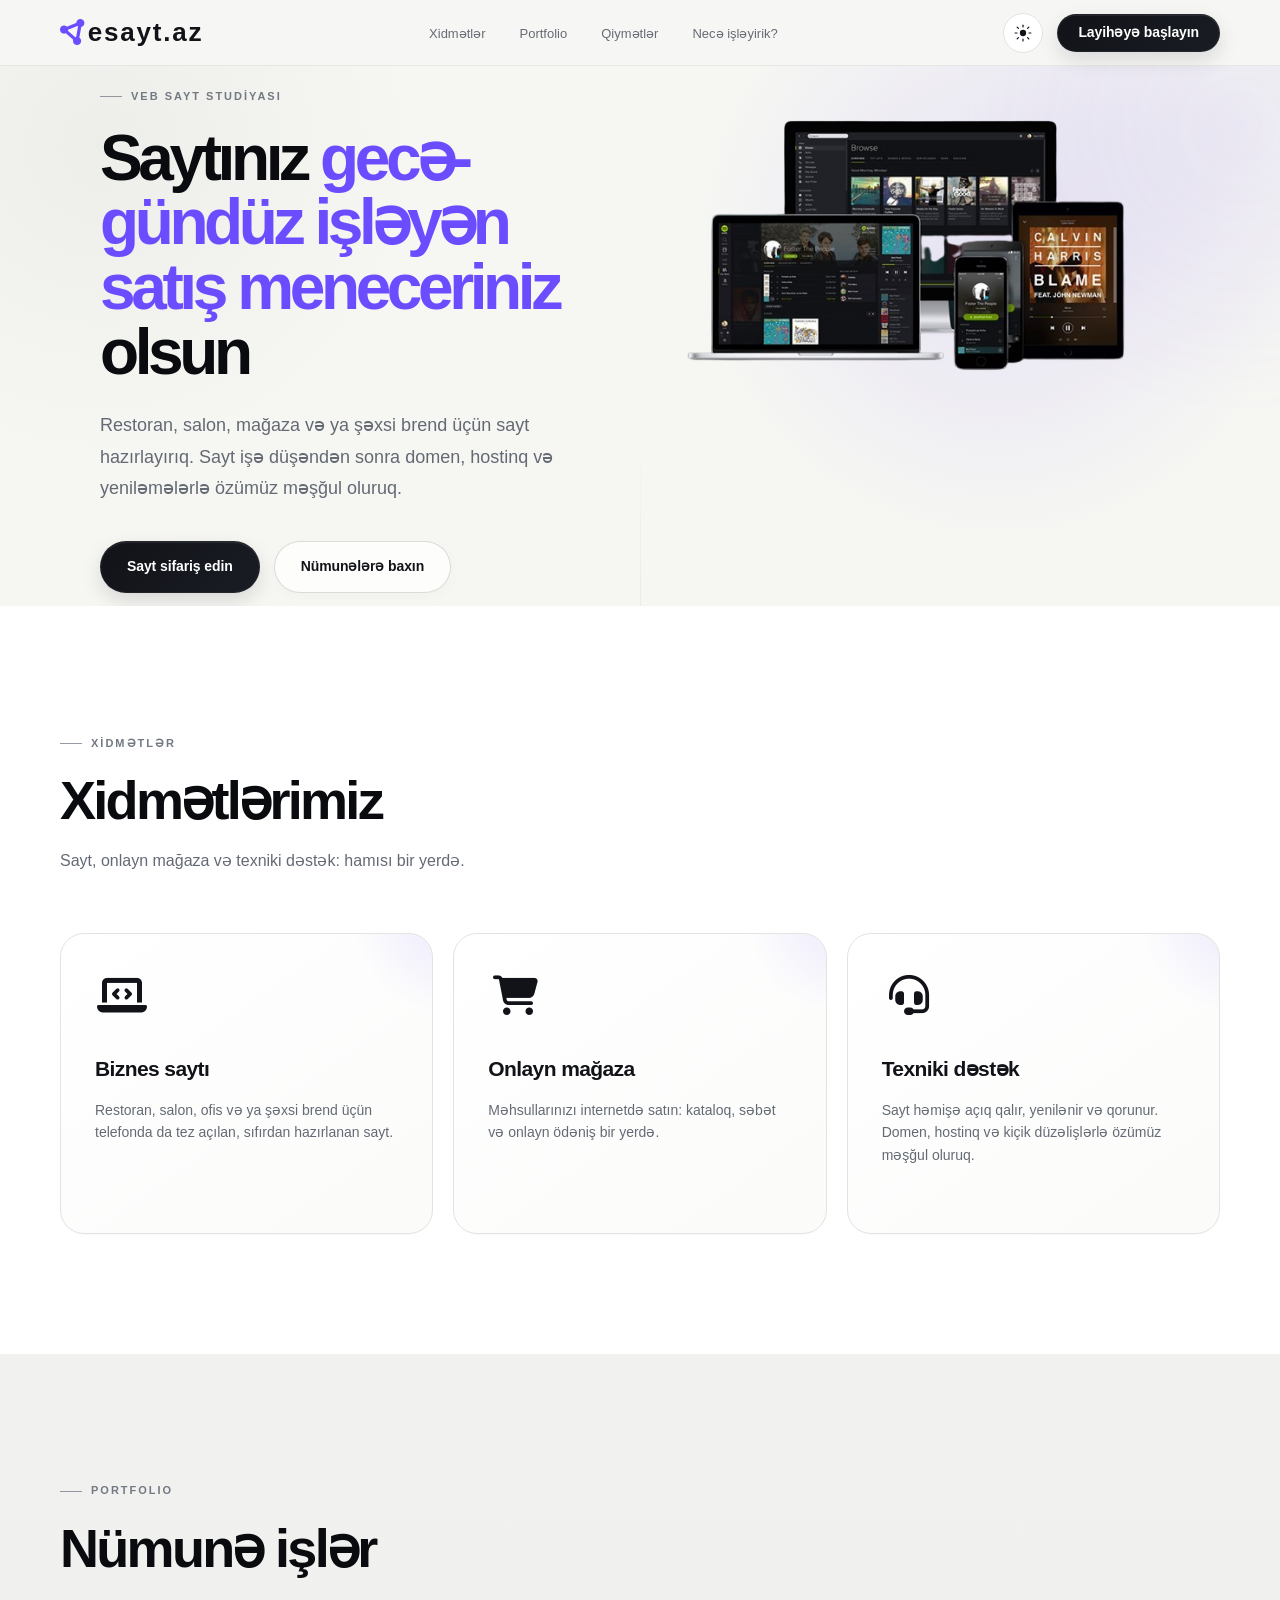
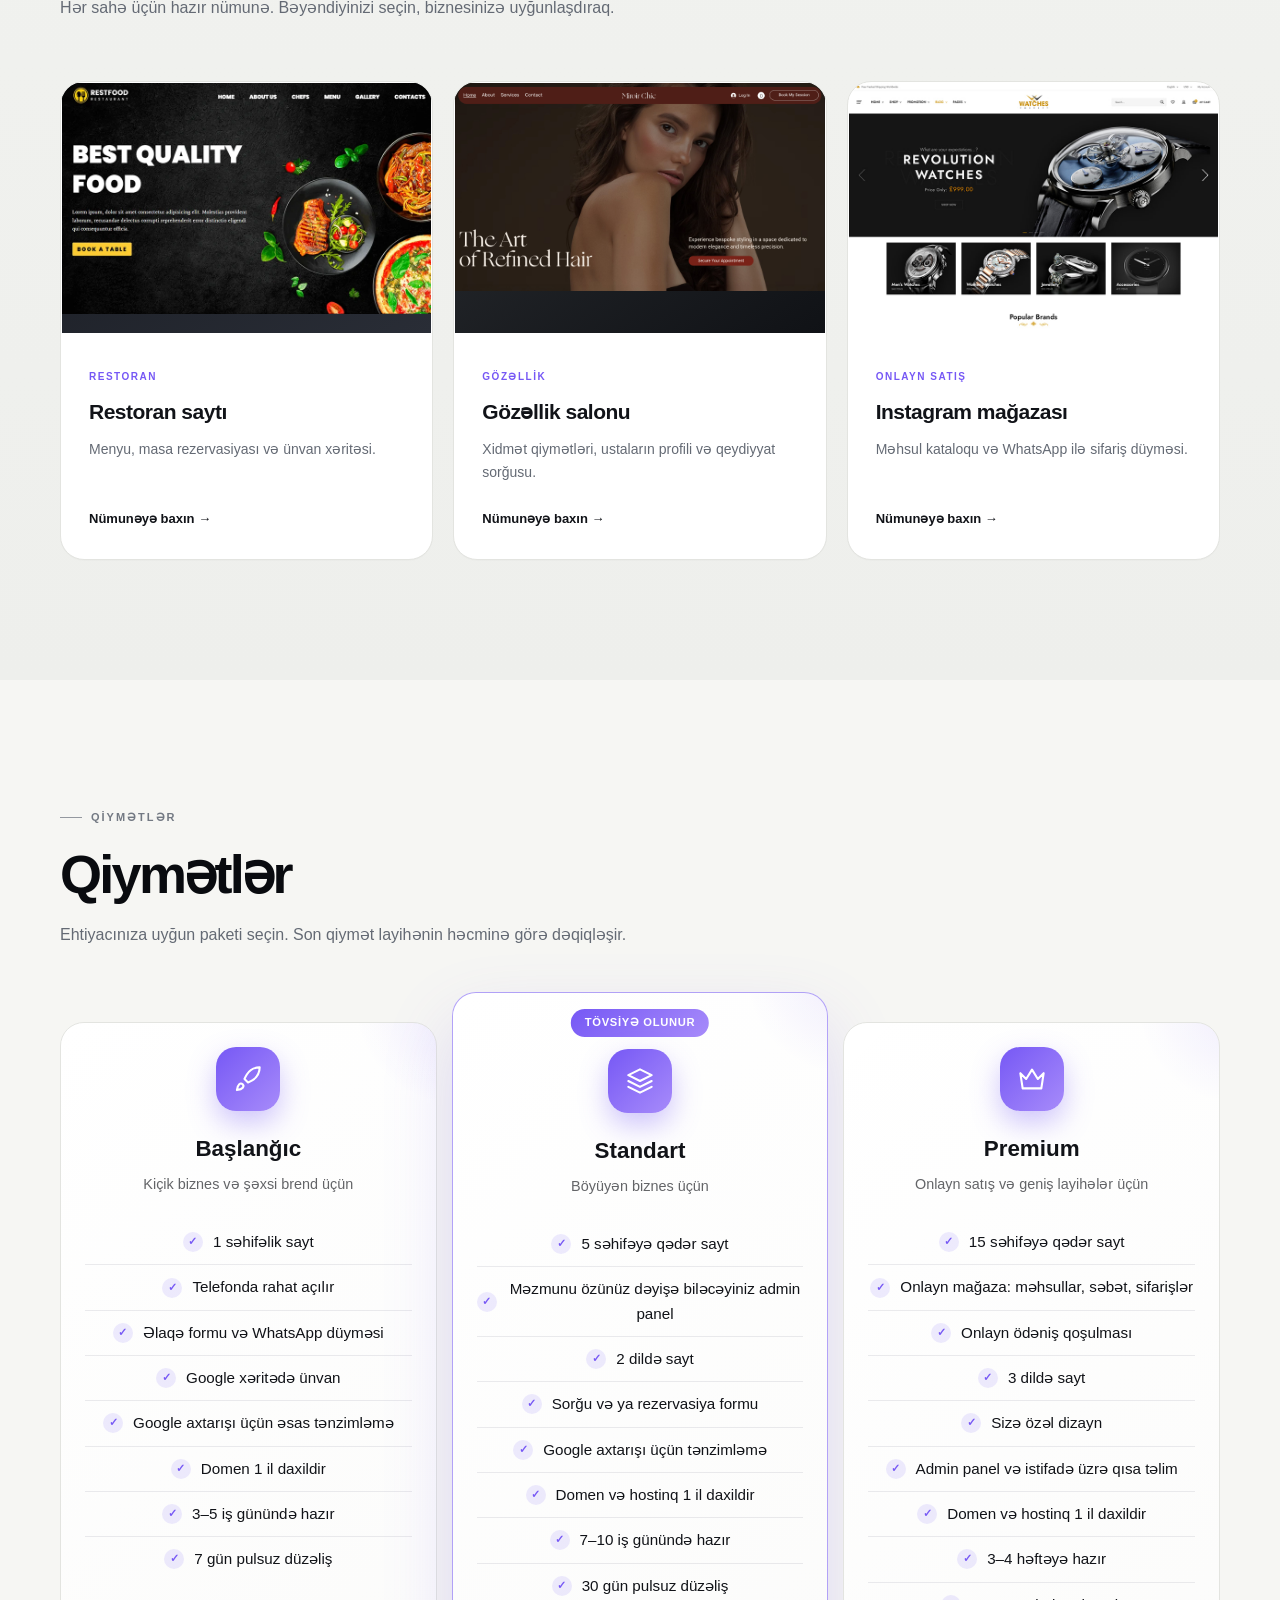
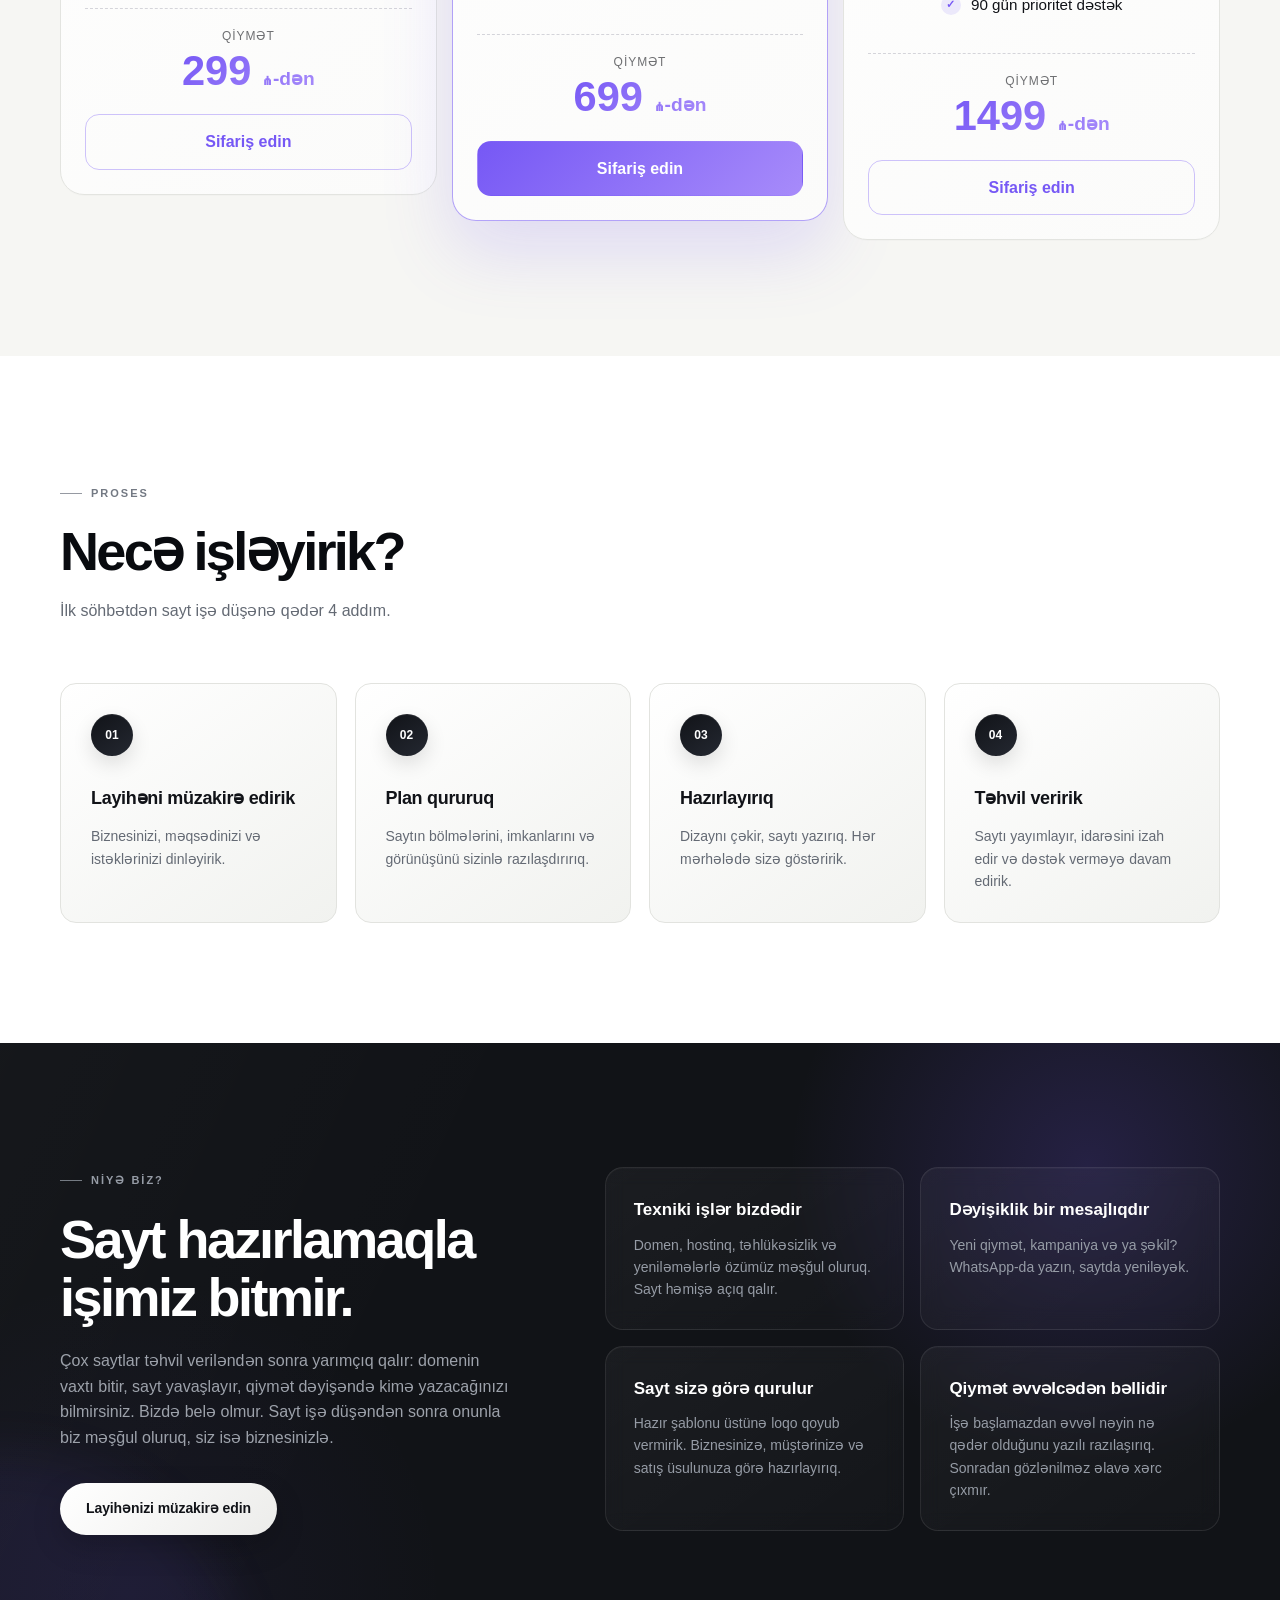
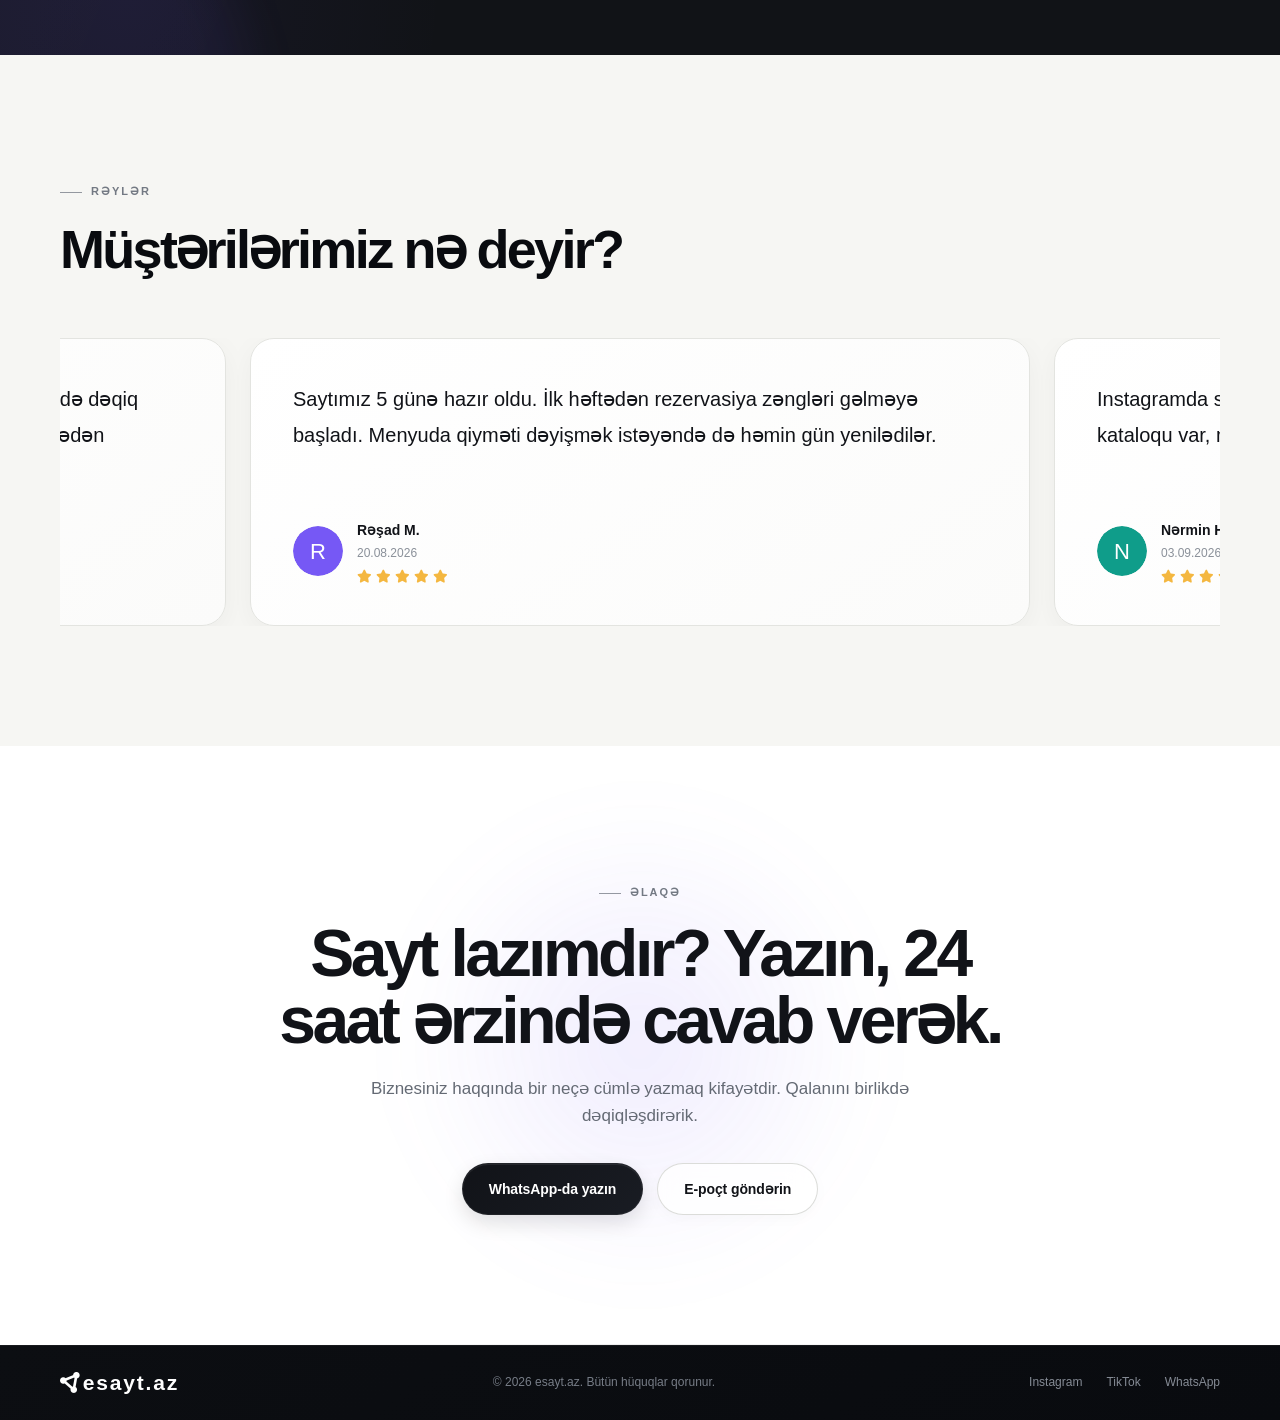
==== index.html @ abcaf6d5 "First version of esayt.az" ====
<!doctype html>
<html lang="az">
  <head>
    <meta charset="UTF-8" />
    <meta name="viewport" content="width=device-width, initial-scale=1.0" />
    <meta
      name="description"
      content="Biznesiniz üçün müasir, mobil uyğun veb saytların hazırlanması, e-ticarət həlləri və davamlı texniki dəstək xidməti."
    />

    <title>Sayt sifarişi: biznes üçün veb sayt hazırlanması | esayt.az</title>

    <!-- Səhifə yüklənən kimi düzgün rejimi tətbiq et (flash olmasın deyə) -->
    <script>
      ;(function () {
        try {
          var saved = localStorage.getItem('theme')
          var prefersDark = window.matchMedia('(prefers-color-scheme: dark)').matches
          var theme = saved || (prefersDark ? 'dark' : 'light')
          document.documentElement.setAttribute('data-theme', theme)
        } catch (e) {}
      })()
    </script>

    <link
      rel="stylesheet"
      href="https://cdnjs.cloudflare.com/ajax/libs/font-awesome/6.5.0/css/all.min.css"
      crossorigin="anonymous"
      referrerpolicy="no-referrer"
    />
    <link rel="stylesheet" href="css/style.css" />
  </head>

  <body>
    <!-- ==================== HEADER ==================== -->
    <header class="site-header">
      <nav class="navbar container">
        <div class="lg-m">
          <button
            type="button"
            class="nav-burger"
            id="navBurger"
            aria-label="Menyunu aç/bağla"
            aria-expanded="false"
            aria-controls="navList"
          >
            <span></span>
            <span></span>
            <span></span>
          </button>

          <a href="#main" class="logo"> <i class="fa-solid fa-circle-nodes"></i> esayt.az</a>
        </div>

        <ul class="nav-list" id="navList">
          <li>
            <a href="#services">Xidmətlər</a>
          </li>

          <li>
            <a href="#portfolio">Portfolio</a>
          </li>

          <li>
            <a href="#pricing">Qiymətlər</a>
          </li>

          <li>
            <a href="#process">Necə işləyirik?</a>
          </li>

          <!-- <li>
            <a href="">Haqqımızda</a>
          </li>

          <li>
            <a href="">Əlaqə</a>
          </li> -->
        </ul>

        <div class="nav-actions">
          <!-- Dark mode toggle -->
          <button
            type="button"
            class="theme-toggle"
            id="themeToggle"
            aria-label="Tünd rejimi aç/bağla"
            aria-pressed="false"
          >
            <svg
              class="theme-toggle__icon theme-toggle__icon--sun"
              viewBox="0 0 24 24"
              width="18"
              height="18"
              aria-hidden="true"
            >
              <circle cx="12" cy="12" r="4.2" fill="currentColor" />
              <g stroke="currentColor" stroke-width="1.6" stroke-linecap="round">
                <line x1="12" y1="1.5" x2="12" y2="4" />
                <line x1="12" y1="20" x2="12" y2="22.5" />
                <line x1="1.5" y1="12" x2="4" y2="12" />
                <line x1="20" y1="12" x2="22.5" y2="12" />
                <line x1="4.2" y1="4.2" x2="5.9" y2="5.9" />
                <line x1="18.1" y1="18.1" x2="19.8" y2="19.8" />
                <line x1="4.2" y1="19.8" x2="5.9" y2="18.1" />
                <line x1="18.1" y1="5.9" x2="19.8" y2="4.2" />
              </g>
            </svg>

            <svg
              class="theme-toggle__icon theme-toggle__icon--moon"
              viewBox="0 0 24 24"
              width="18"
              height="18"
              aria-hidden="true"
            >
              <path
                fill="currentColor"
                d="M20.6 15.4A8.6 8.6 0 0 1 9.6 3.4a.7.7 0 0 0-.9-.9A9.9 9.9 0 1 0 21.5 16.3a.7.7 0 0 0-.9-.9z"
              />
            </svg>
          </button>

          <a href="#contact" class="btn btn-primary"
            ><i class="fa-solid fa-plus"></i><span> Layihəyə başlayın </span></a
          >
        </div>

        <!-- Burger menu button (mobile) -->
      </nav>
    </header>

    <!-- ==================== TOP BUTTON ==================== -->
    <button id="topButton" class="top-button"><i class="fa-solid fa-angle-up"></i></button>

    <!-- ==================== MOBILE MENU DOWN ==================== -->
    <div class="mobile-menu">
      <div class="mobile-menu-list">
        <a href="#main">
          <span class="menu-icon">
            <i class="fa-solid fa-house"></i>
          </span>
          <span>Əsas</span>
        </a>

        <a href="#services">
          <span class="menu-icon">
            <i class="fa-solid fa-screwdriver-wrench"></i>
          </span>
          <span>Xidmətlər</span>
        </a>

        <!-- <a href="">
          <span class="menu-icon">
            <i class="fa-solid fa-plus"></i>
          </span>
          <span>Başla</span>
        </a> -->

        <a href="#portfolio">
          <span class="menu-icon">
            <i class="fa-brands fa-audible"></i>
          </span>
          <span>Portfolio</span>
        </a>

        <a href="">
          <span class="menu-icon">
            <i class="fa-brands fa-whatsapp"></i>
          </span>
          <span>Əlaqə</span>
        </a>
      </div>
    </div>

    <!-- ==================== MAIN ==================== -->
    <main id="main">
      <!-- ==================== HERO ==================== -->
      <section class="hero">
        <div class="container hero__inner">
          <div class="hero__content">
            <span class="hero__eyebrow"> VEB SAYT STUDİYASI </span>

            <h2>Saytınız <span>gecə-gündüz işləyən satış meneceriniz</span> olsun</h2>

            <p>
              Restoran, salon, mağaza və ya şəxsi brend üçün sayt hazırlayırıq. Sayt işə düşəndən
              sonra domen, hostinq və yeniləmələrlə özümüz məşğul oluruq.
            </p>

            <div class="hero__actions">
              <a href="#contact" class="btn btn-primary"> Sayt sifariş edin </a>

              <a href="#portfolio" class="btn btn-secondary"> Nümunələrə baxın </a>
            </div>
          </div>

          <div class="hero__visual">
            <!-- Website mockup / image -->
            <img src="image/mockup.png" alt="" />
          </div>
        </div>
      </section>

      <!-- ==================== SERVICES ==================== -->
      <section class="services" id="services">
        <div class="container">
          <div class="section-heading">
            <span class="section-heading__eyebrow"> XİDMƏTLƏR </span>

            <h2>Xidmətlərimiz</h2>

            <p>Sayt, onlayn mağaza və texniki dəstək: hamısı bir yerdə.</p>
          </div>

          <div class="services__grid">
            <!-- Service 1 -->
            <article class="service-card reveal">
              <div class="service-card__icon">
                <!-- Icon -->
                <i class="fa-solid fa-laptop-code"></i>
              </div>

              <h3>Biznes saytı</h3>

              <p>
                Restoran, salon, ofis və ya şəxsi brend üçün telefonda da tez açılan, sıfırdan
                hazırlanan sayt.
              </p>
            </article>

            <!-- Service 2 -->
            <article class="service-card reveal">
              <div class="service-card__icon">
                <!-- Icon -->
                <i class="fa-solid fa-cart-shopping"></i>
              </div>

              <h3>Onlayn mağaza</h3>

              <p>Məhsullarınızı internetdə satın: kataloq, səbət və onlayn ödəniş bir yerdə.</p>
            </article>

            <!-- Service 3 -->
            <article class="service-card reveal">
              <div class="service-card__icon">
                <!-- Icon -->
                <i class="fa-solid fa-headset"></i>
              </div>

              <h3>Texniki dəstək</h3>

              <p>
                Sayt həmişə açıq qalır, yenilənir və qorunur. Domen, hostinq və kiçik düzəlişlərlə
                özümüz məşğul oluruq.
              </p>
            </article>
          </div>
        </div>
      </section>

      <!-- ==================== PORTFOLIO ==================== -->
      <section class="portfolio" id="portfolio">
        <div class="container">
          <div class="section-heading">
            <span class="section-heading__eyebrow"> PORTFOLIO </span>

            <h2>Nümunə işlər</h2>

            <p>Hər sahə üçün hazır nümunə. Bəyəndiyinizi seçin, biznesinizə uyğunlaşdıraq.</p>
          </div>

          <div class="portfolio__grid">
            <!-- Project 1 -->
            <article class="project-card reveal">
              <div class="project-card__image">
                <!-- Project image -->
                <img src="image/restorant.webp" alt="Restoran saytı nümunəsi" />
              </div>

              <div class="project-card__content">
                <span class="project-card__category"> Restoran </span>

                <h3>Restoran saytı</h3>

                <p>Menyu, masa rezervasiyası və ünvan xəritəsi.</p>

                <a href="#" class="project-card__link"> Nümunəyə baxın → </a>
              </div>
            </article>

            <!-- Project 2 -->
            <article class="project-card reveal">
              <div class="project-card__image">
                <!-- Project image -->
                <img src="image/beauty.jpg" alt="Gözəllik salonu saytı nümunəsi" />
              </div>

              <div class="project-card__content">
                <span class="project-card__category"> Gözəllik </span>

                <h3>Gözəllik salonu</h3>

                <p>Xidmət qiymətləri, ustaların profili və qeydiyyat sorğusu.</p>

                <a href="#" class="project-card__link"> Nümunəyə baxın → </a>
              </div>
            </article>

            <!-- Project 3 -->
            <article class="project-card reveal">
              <div class="project-card__image">
                <!-- Project image -->
                <img src="image/watch.jpg" alt="Onlayn mağaza nümunəsi" />
              </div>

              <div class="project-card__content">
                <span class="project-card__category"> Onlayn satış </span>

                <h3>Instagram mağazası</h3>

                <p>Məhsul kataloqu və WhatsApp ilə sifariş düyməsi.</p>

                <a href="#" class="project-card__link"> Nümunəyə baxın → </a>
              </div>
            </article>
          </div>
        </div>
      </section>

      <!-- ==================== PRICING ==================== -->
      <section class="pricing" id="pricing">
        <div class="container">
          <div class="section-heading">
            <span class="section-heading__eyebrow"> QİYMƏTLƏR </span>

            <h2>Qiymətlər</h2>

            <p>Ehtiyacınıza uyğun paketi seçin. Son qiymət layihənin həcminə görə dəqiqləşir.</p>
          </div>
          <div class="pricing__grid">
            <!-- 1: Başlanğıc -->
            <article class="pricing-card reveal">
              <div class="pricing-card__icon">
                <svg
                  viewBox="0 0 24 24"
                  width="28"
                  height="28"
                  fill="none"
                  stroke="currentColor"
                  stroke-width="1.8"
                  stroke-linecap="round"
                  stroke-linejoin="round"
                >
                  <path
                    d="M4.5 16.5c-1.5 1.3-2 5-2 5s3.7-.5 5-2c.7-.8.7-2.1-.1-2.9-.8-.8-2.1-.8-2.9-.1z"
                  />
                  <path
                    d="M12 15l-3-3a22 22 0 0 1 2-3.9A12.9 12.9 0 0 1 22 2c0 2.7-.8 7.5-6 11a22 22 0 0 1-4 2z"
                  />
                </svg>
              </div>
              <h3 class="pricing-card__name">Başlanğıc</h3>
              <p class="pricing-card__desc">Kiçik biznes və şəxsi brend üçün</p>

              <ul>
                <li>1 səhifəlik sayt</li>
                <li>Telefonda rahat açılır</li>
                <li>Əlaqə formu və WhatsApp düyməsi</li>
                <li>Google xəritədə ünvan</li>
                <li>Google axtarışı üçün əsas tənzimləmə</li>
                <li>Domen 1 il daxildir</li>
                <li>3–5 iş günündə hazır</li>
                <li>7 gün pulsuz düzəliş</li>
              </ul>

              <div class="pricing-card__price">
                <span class="pricing-card__from">Qiymət</span>
                <strong>299 <small>₼-dən</small></strong>
              </div>
              <a href="#contact" class="pricing-card__btn">Sifariş edin</a>
            </article>

            <!-- 2: Standart (seçilmiş) -->
            <article class="pricing-card pricing-card--featured reveal">
              <span class="pricing-card__badge">Tövsiyə olunur</span>
              <div class="pricing-card__icon">
                <svg
                  viewBox="0 0 24 24"
                  width="28"
                  height="28"
                  fill="none"
                  stroke="currentColor"
                  stroke-width="1.8"
                  stroke-linecap="round"
                  stroke-linejoin="round"
                >
                  <path d="M12 2 2 7l10 5 10-5-10-5z" />
                  <path d="m2 17 10 5 10-5" />
                  <path d="m2 12 10 5 10-5" />
                </svg>
              </div>
              <h3 class="pricing-card__name">Standart</h3>
              <p class="pricing-card__desc">Böyüyən biznes üçün</p>

              <ul>
                <li>5 səhifəyə qədər sayt</li>
                <li>Məzmunu özünüz dəyişə biləcəyiniz admin panel</li>
                <li>2 dildə sayt</li>
                <li>Sorğu və ya rezervasiya formu</li>
                <li>Google axtarışı üçün tənzimləmə</li>
                <li>Domen və hostinq 1 il daxildir</li>
                <li>7–10 iş günündə hazır</li>
                <li>30 gün pulsuz düzəliş</li>
              </ul>

              <div class="pricing-card__price">
                <span class="pricing-card__from">Qiymət</span>
                <strong>699 <small>₼-dən</small></strong>
              </div>
              <a href="#contact" class="pricing-card__btn">Sifariş edin</a>
            </article>

            <!-- 3: Premium -->
            <article class="pricing-card reveal">
              <div class="pricing-card__icon">
                <svg
                  viewBox="0 0 24 24"
                  width="28"
                  height="28"
                  fill="none"
                  stroke="currentColor"
                  stroke-width="1.8"
                  stroke-linecap="round"
                  stroke-linejoin="round"
                >
                  <path d="m2 7 5 5 5-8 5 8 5-5-2 13H4L2 7z" />
                </svg>
              </div>
              <h3 class="pricing-card__name">Premium</h3>
              <p class="pricing-card__desc">Onlayn satış və geniş layihələr üçün</p>

              <ul>
                <li>15 səhifəyə qədər sayt</li>
                <li>Onlayn mağaza: məhsullar, səbət, sifarişlər</li>
                <li>Onlayn ödəniş qoşulması</li>
                <li>3 dildə sayt</li>
                <li>Sizə özəl dizayn</li>
                <li>Admin panel və istifadə üzrə qısa təlim</li>
                <li>Domen və hostinq 1 il daxildir</li>
                <li>3–4 həftəyə hazır</li>
                <li>90 gün prioritet dəstək</li>
              </ul>

              <div class="pricing-card__price">
                <span class="pricing-card__from">Qiymət</span>
                <strong>1499 <small>₼-dən</small></strong>
              </div>
              <a href="#contact" class="pricing-card__btn">Sifariş edin</a>
            </article>
          </div>
        </div>
      </section>

      <!-- ==================== PROCESS ==================== -->
      <section class="process" id="process">
        <div class="container">
          <div class="section-heading">
            <span class="section-heading__eyebrow"> PROSES </span>

            <h2>Necə işləyirik?</h2>

            <p>İlk söhbətdən sayt işə düşənə qədər 4 addım.</p>
          </div>

          <div class="process__grid">
            <!-- Step 1 -->
            <article class="process-step reveal">
              <span class="process-step__number"> 01 </span>

              <h3>Layihəni müzakirə edirik</h3>

              <p>Biznesinizi, məqsədinizi və istəklərinizi dinləyirik.</p>
            </article>

            <!-- Step 2 -->
            <article class="process-step reveal">
              <span class="process-step__number"> 02 </span>

              <h3>Plan qururuq</h3>

              <p>Saytın bölmələrini, imkanlarını və görünüşünü sizinlə razılaşdırırıq.</p>
            </article>

            <!-- Step 3 -->
            <article class="process-step reveal">
              <span class="process-step__number"> 03 </span>

              <h3>Hazırlayırıq</h3>

              <p>Dizaynı çəkir, saytı yazırıq. Hər mərhələdə sizə göstəririk.</p>
            </article>

            <!-- Step 4 -->
            <article class="process-step reveal">
              <span class="process-step__number"> 04 </span>

              <h3>Təhvil veririk</h3>

              <p>Saytı yayımlayır, idarəsini izah edir və dəstək verməyə davam edirik.</p>
            </article>
          </div>
        </div>
      </section>

      <!-- ==================== BENEFITS ==================== -->
      <section class="benefits">
        <div class="container">
          <div class="benefits__inner">
            <div class="benefits__content">
              <span class="section-heading__eyebrow"> NİYƏ BİZ? </span>

              <h2>Sayt hazırlamaqla işimiz bitmir.</h2>

              <p>
                Çox saytlar təhvil veriləndən sonra yarımçıq qalır: domenin vaxtı bitir, sayt
                yavaşlayır, qiymət dəyişəndə kimə yazacağınızı bilmirsiniz. Bizdə belə olmur. Sayt
                işə düşəndən sonra onunla biz məşğul oluruq, siz isə biznesinizlə.
              </p>

              <a href="#contact" class="btn btn-primary"> Layihənizi müzakirə edin </a>
            </div>

            <div class="benefits__list">
              <div class="benefit-item reveal">
                <h3>Texniki işlər bizdədir</h3>

                <p>
                  Domen, hostinq, təhlükəsizlik və yeniləmələrlə özümüz məşğul oluruq. Sayt həmişə
                  açıq qalır.
                </p>
              </div>

              <div class="benefit-item reveal">
                <h3>Dəyişiklik bir mesajlıqdır</h3>

                <p>Yeni qiymət, kampaniya və ya şəkil? WhatsApp-da yazın, saytda yeniləyək.</p>
              </div>

              <div class="benefit-item reveal">
                <h3>Sayt sizə görə qurulur</h3>

                <p>
                  Hazır şablonu üstünə loqo qoyub vermirik. Biznesinizə, müştərinizə və satış
                  üsulunuza görə hazırlayırıq.
                </p>
              </div>

              <div class="benefit-item reveal">
                <h3>Qiymət əvvəlcədən bəllidir</h3>

                <p>
                  İşə başlamazdan əvvəl nəyin nə qədər olduğunu yazılı razılaşırıq. Sonradan
                  gözlənilməz əlavə xərc çıxmır.
                </p>
              </div>
            </div>
          </div>
        </div>
      </section>

      <!-- ==================== TESTIMONIALS (Rəylər)==================== -->
      <section class="testimonials" id="reviews">
        <div class="container">
          <div class="section-heading">
            <span class="section-heading__eyebrow">RƏYLƏR</span>
            <h2>Müştərilərimiz nə deyir?</h2>
          </div>

          <div class="testimonials__grid">
            <div
              class="testimonials__slider"
              role="region"
              aria-roledescription="carousel"
              aria-label="Müştəri rəyləri"
            >
              <div class="testimonials__track" id="reviewsTrack" tabindex="0">
                <!-- TEST: bu 3 rəy yalnız görünüşü yoxlamaq üçündür, real rəy gələndə sil -->
                <article class="testimonial-card">
                  <blockquote class="testimonial-card__content">
                    <p>
                      Saytımız 5 günə hazır oldu. İlk həftədən rezervasiya zəngləri gəlməyə başladı.
                      Menyuda qiyməti dəyişmək istəyəndə də həmin gün yenilədilər.
                    </p>
                  </blockquote>
                  <div class="testimonial-card__author">
                    <div class="testimonial-card__avatar">
                      <img
                        src="data:image/svg+xml,%3Csvg xmlns='http://www.w3.org/2000/svg' viewBox='0 0 50 50'%3E%3Crect width='50' height='50' fill='%237658f5'/%3E%3Ctext x='25' y='33' font-size='22' text-anchor='middle' fill='white' font-family='Arial'%3ER%3C/text%3E%3C/svg%3E"
                        alt="Rəşad M."
                        loading="lazy"
                      />
                    </div>
                    <div class="testimonial-card__info">
                      <strong class="testimonial-card__name">Rəşad M.</strong>
                      <time class="testimonial-card__date" datetime="2026-08-20">20.08.2026</time>
                      <div class="testimonial-card__stars" role="img" aria-label="5 ulduzdan 5">
                        <i class="fa-solid fa-star" aria-hidden="true"></i>
                        <i class="fa-solid fa-star" aria-hidden="true"></i>
                        <i class="fa-solid fa-star" aria-hidden="true"></i>
                        <i class="fa-solid fa-star" aria-hidden="true"></i>
                        <i class="fa-solid fa-star" aria-hidden="true"></i>
                      </div>
                    </div>
                  </div>
                </article>

                <article class="testimonial-card">
                  <blockquote class="testimonial-card__content">
                    <p>
                      Instagramda satış edirdim, sifarişləri yazışmada itirirdim. İndi məhsulların
                      kataloqu var, müştəri bəyəndiyini seçib WhatsApp-da yazır. Çox rahat oldu.
                    </p>
                  </blockquote>
                  <div class="testimonial-card__author">
                    <div class="testimonial-card__avatar">
                      <img
                        src="data:image/svg+xml,%3Csvg xmlns='http://www.w3.org/2000/svg' viewBox='0 0 50 50'%3E%3Crect width='50' height='50' fill='%230f9d8a'/%3E%3Ctext x='25' y='33' font-size='22' text-anchor='middle' fill='white' font-family='Arial'%3EN%3C/text%3E%3C/svg%3E"
                        alt="Nərmin H."
                        loading="lazy"
                      />
                    </div>
                    <div class="testimonial-card__info">
                      <strong class="testimonial-card__name">Nərmin H.</strong>
                      <time class="testimonial-card__date" datetime="2026-09-03">03.09.2026</time>
                      <div class="testimonial-card__stars" role="img" aria-label="5 ulduzdan 5">
                        <i class="fa-solid fa-star" aria-hidden="true"></i>
                        <i class="fa-solid fa-star" aria-hidden="true"></i>
                        <i class="fa-solid fa-star" aria-hidden="true"></i>
                        <i class="fa-solid fa-star" aria-hidden="true"></i>
                        <i class="fa-solid fa-star" aria-hidden="true"></i>
                      </div>
                    </div>
                  </div>
                </article>

                <article class="testimonial-card">
                  <blockquote class="testimonial-card__content">
                    <p>
                      Salonumuz üçün sadə sayt istəyirdim. Nə lazım olduğunu özüm də dəqiq
                      bilmirdim, birlikdə qərar verdik. Bir az gecikmə oldu, amma nəticədən razıyam.
                    </p>
                  </blockquote>
                  <div class="testimonial-card__author">
                    <div class="testimonial-card__avatar">
                      <img
                        src="data:image/svg+xml,%3Csvg xmlns='http://www.w3.org/2000/svg' viewBox='0 0 50 50'%3E%3Crect width='50' height='50' fill='%23e0783c'/%3E%3Ctext x='25' y='33' font-size='22' text-anchor='middle' fill='white' font-family='Arial'%3ET%3C/text%3E%3C/svg%3E"
                        alt="Türkan A."
                        loading="lazy"
                      />
                    </div>
                    <div class="testimonial-card__info">
                      <strong class="testimonial-card__name">Türkan A.</strong>
                      <time class="testimonial-card__date" datetime="2026-09-15">15.09.2026</time>
                      <div class="testimonial-card__stars" role="img" aria-label="5 ulduzdan 4">
                        <i class="fa-solid fa-star" aria-hidden="true"></i>
                        <i class="fa-solid fa-star" aria-hidden="true"></i>
                        <i class="fa-solid fa-star" aria-hidden="true"></i>
                        <i class="fa-solid fa-star" aria-hidden="true"></i>
                        <i class="fa-regular fa-star" aria-hidden="true"></i>
                      </div>
                    </div>
                  </div>
                </article>
              </div>
            </div>
          </div>
        </div>
      </section>

      <!-- ==================== CONTACT ==================== -->
      <section class="contact" id="contact">
        <div class="container">
          <div class="contact__content">
            <span class="section-heading__eyebrow"> ƏLAQƏ </span>

            <h2>Sayt lazımdır? Yazın, 24 saat ərzində cavab verək.</h2>

            <p>
              Biznesiniz haqqında bir neçə cümlə yazmaq kifayətdir. Qalanını birlikdə
              dəqiqləşdirərik.
            </p>

            <div class="hero__actions" style="justify-content: center">
              <a
                href="https://wa.me/994500000000?text=Salam%2C%20sayt%20sifari%C5%9F%20etm%C9%99k%20ist%C9%99yir%C9%99m"
                class="btn btn-primary"
                target="_blank"
                rel="noopener"
              >
                WhatsApp-da yazın
              </a>

              <a href="mailto:info@esayt.az" class="btn btn-secondary"> E-poçt göndərin </a>
            </div>
          </div>
        </div>
      </section>
    </main>

    <!-- ==================== FOOTER ==================== -->
    <footer class="site-footer">
      <div class="container">
        <div class="site-footer__inner">
          <a href="#" class="logo"> <i class="fa-solid fa-circle-nodes"></i> esayt.az </a>

          <p>© 2026 esayt.az. Bütün hüquqlar qorunur.</p>

          <div class="site-footer__links">
            <a href="https://instagram.com/esayt.az" target="_blank" rel="noopener">Instagram</a>
            <a href="https://tiktok.com/@esayt.az" target="_blank" rel="noopener">TikTok</a>
            <a href="https://wa.me/994500000000" target="_blank" rel="noopener">WhatsApp</a>
          </div>
        </div>
      </div>
    </footer>

    <script src="js/app.js"></script>
    <script src="js/loadPage.js"></script>
    <script src="js/topButton.js"></script>
    <script src="js/testimonials_slider.js"></script>
  </body>
</html>
---- css/style.css ----
/* =========================================================
   RESET
========================================================= */

* {
  margin: 0;
  padding: 0;
  box-sizing: border-box;
}

html {
  scroll-behavior: smooth;
  overflow-x: hidden;
}

::-webkit-scrollbar {
  width: 4px;
}

::-webkit-scrollbar-track {
  background: transparent;
}

::-webkit-scrollbar-thumb {
  background: #787878;
  border-radius: 999px;
}

::-webkit-scrollbar-thumb:hover {
  background: #383838;
}

body {
  font-family:
    Inter,
    -apple-system,
    BlinkMacSystemFont,
    'Segoe UI',
    Roboto,
    Helvetica,
    Arial,
    sans-serif;

  background: var(--off-white);
  color: var(--text);
  line-height: 1.6;

  -webkit-font-smoothing: antialiased;
  text-rendering: optimizeLegibility;

  transition:
    background-color 0.35s ease,
    color 0.35s ease;

  margin: 0;
  padding: 0;
  position: relative;

  opacity: 0;
  animation: pageLoad 1s ease forwards;
}

@keyframes pageLoad {
  from {
    opacity: 0;
  }
  to {
    opacity: 1;
  }
}

a {
  color: inherit;
  text-decoration: none;
}

ul {
  list-style: none;
}

img {
  max-width: 100%;
  display: block;
}

/* =========================================================
   GLOBAL
========================================================= */

:root {
  --black: #090b0f;
  --dark: #101217;
  --dark-soft: #171a20;

  --white: #ffffff;
  --off-white: #f6f6f3;
  --light: #eff0ed;

  --text: #111318;
  --text-op: rgba(10, 10, 10, 0.8);
  --text-soft: #646a74;
  --text-muted: #8a9099;

  --border: #e2e3df;
  --border-dark: #292d35;

  --accent: #7658f5;
  --accent-dark: #6244dd;

  --hero-content: #6c4cff;

  --radius-sm: 10px;
  --radius-md: 16px;
  --radius-lg: 24px;

  --shadow-xs: 0 2px 8px rgba(0, 0, 0, 0.03);

  --shadow-sm: 0 8px 30px rgba(0, 0, 0, 0.045);

  --shadow-md: 0 18px 55px rgba(0, 0, 0, 0.075);

  --shadow-lg: 0 30px 90px rgba(0, 0, 0, 0.13);

  --ease: cubic-bezier(0.22, 1, 0.36, 1);

  /* Surface tokens (theme-aware) */
  --surface-1: #ffffff;
  --surface-2: #f1f2ef;
  --surface-3: #eeefec;
  --surface-4: rgba(86, 86, 86, 0.8);
  --header-bg: rgba(247, 247, 245, 0.78);
  --bg-op: rgba(247, 247, 245, 0.08);
  --header-border: rgba(224, 225, 221, 0.72);
  --card-border: #e3e4e0;
  --card-border-hover: #d3d5d0;
  --card-bg: linear-gradient(145deg, #ffffff 0%, #fbfbfa 100%);
}

/* =========================================================
   DARK THEME
========================================================= */

html[data-theme='dark'] {
  --black: #f5f6f8;
  --dark: #f5f6f8;
  --dark-soft: #e7e8ea;

  --white: #121317;
  --off-white: #0e0f13;
  --light: #191b21;

  --text: #eceef1;
  --text-op: rgb(255, 255, 255, 0.5);
  --text-soft: #a6acb6;
  --text-muted: #7c828d;

  --border: #262931;
  --border-dark: #3a3e48;

  --hero-content: #8b6cff;

  --surface-1: #15161b;
  --surface-2: #121317;
  --surface-3: #101115;
  --surface-4: rgba(231, 231, 231, 0.7);
  --header-bg: rgba(14, 15, 19, 0.78);
  --bg-op: rgba(10, 10, 10, 0.08);

  --header-border: rgba(255, 255, 255, 0.08);
  --card-border: #262931;
  --card-border-hover: #343842;
  --card-bg: linear-gradient(145deg, #16171d 0%, #121317 100%);
}

::selection {
  background: #111318;
  color: #ffffff;
}

html[data-theme='dark'] ::selection {
  background: #eceef1;
  color: #111318;
}

.container {
  width: min(1160px, calc(100% - 40px));
  margin: 0 auto;
}

section {
  padding: 120px 0;
}

/* =========================================================
   BUTTONS
========================================================= */

.btn {
  position: relative;

  display: inline-flex;
  align-items: center;
  justify-content: center;

  min-height: 52px;
  padding: 0 26px;

  border-radius: 999px;

  font-size: 14px;
  font-weight: 600;
  letter-spacing: -0.1px;

  overflow: hidden;

  transition:
    transform 0.35s var(--ease),
    background-color 0.35s ease,
    color 0.35s ease,
    border-color 0.35s ease,
    box-shadow 0.35s ease;
}

.btn:hover {
  transform: translateY(-3px);
}

.btn-primary {
  background: linear-gradient(135deg, #111318 0%, #191c23 100%);

  color: #ffffff;

  border: 1px solid rgba(255, 255, 255, 0.06);

  box-shadow:
    0 8px 20px rgba(10, 12, 16, 0.12),
    inset 0 1px 0 rgba(255, 255, 255, 0.08);
}

.btn-primary i {
  display: none;

  font-size: 20px;
  font-weight: bold;
  color: green;
}

html[data-theme='dark'] .btn-primary {
  background: linear-gradient(135deg, #eceef1 0%, #d7dae0 100%);
  color: #111318;
  border: 1px solid rgba(0, 0, 0, 0.06);
}

.btn-primary::before {
  content: '';

  position: absolute;
  inset: 0;

  background: linear-gradient(
    110deg,
    transparent 20%,
    rgba(255, 255, 255, 0.12) 50%,
    transparent 80%
  );

  transform: translateX(-120%);
  transition: transform 0.7s var(--ease);
}

.btn-primary:hover::before {
  transform: translateX(120%);
}

.btn-primary:hover {
  box-shadow:
    0 14px 35px rgba(10, 12, 16, 0.17),
    inset 0 1px 0 rgba(255, 255, 255, 0.1);
}

.btn-secondary {
  background: rgba(255, 255, 255, 0.72);

  color: var(--text);

  border: 1px solid rgba(218, 219, 215, 0.95);

  backdrop-filter: blur(14px);
  -webkit-backdrop-filter: blur(14px);

  box-shadow: 0 4px 15px rgba(0, 0, 0, 0.025);
}

html[data-theme='dark'] .btn-secondary {
  background: rgba(255, 255, 255, 0.06);
  border: 1px solid rgba(255, 255, 255, 0.12);
}

.btn-secondary:hover {
  background: #ffffff;

  border-color: #cfd1cc;

  box-shadow: 0 10px 25px rgba(0, 0, 0, 0.06);
}

html[data-theme='dark'] .btn-secondary:hover {
  background: rgba(255, 255, 255, 0.1);
  border-color: rgba(255, 255, 255, 0.2);
}

.nav-actions .btn {
  min-height: 38px;
  padding: 0 20px;
  font-size: 14px;
}

/* =========================================================
   THEME TOGGLE
========================================================= */

.theme-toggle {
  display: inline-flex;
  align-items: center;
  justify-content: center;

  width: 40px;
  height: 40px;

  border-radius: 50%;

  border: 1px solid var(--border);
  background: var(--surface-1);
  color: var(--text);

  cursor: pointer;

  transition:
    background-color 0.3s ease,
    border-color 0.3s ease,
    transform 0.3s var(--ease);
}

.theme-toggle:hover {
  transform: translateY(-2px);
  border-color: var(--card-border-hover);
}

.theme-toggle__icon {
  display: none;
}

.theme-toggle__icon--sun {
  display: block;
}

html[data-theme='dark'] .theme-toggle__icon--sun {
  display: none;
}

html[data-theme='dark'] .theme-toggle__icon--moon {
  display: block;
}

/* =========================================================
   HEADER
========================================================= */

.site-header {
  position: sticky;
  top: 0;
  z-index: 1000;

  width: 100%;

  background: var(--header-bg);

  border-bottom: 1px solid var(--header-border);

  backdrop-filter: blur(5px) saturate(140%);
  -webkit-backdrop-filter: blur(5px) saturate(140%);

  transition:
    background-color 0.35s ease,
    border-color 0.35s ease;
}

.navbar {
  position: relative;

  min-height: 65px;

  display: flex;
  align-items: center;
  justify-content: space-between;

  gap: 30px;

  opacity: 0;
  transform: translateY(-80px);
  animation: navAnimation 0.8s ease-out forwards;
}

@keyframes navAnimation {
  from {
    opacity: 0;
    transform: translateY(-80px);
  }

  to {
    opacity: 1;
    transform: translateY(0);
  }
}

.logo {
  display: inline-flex;
  align-items: center;

  font-size: 21px;
  font-weight: 600;

  letter-spacing: 1.8px;

  transition:
    opacity 0.25s ease,
    transform 0.25s var(--ease);
}

.navbar .logo {
  font-size: 26px;
  font-weight: 800;
}

.navbar .fa-circle-nodes {
  color: var(--hero-content);
}

.lg-m {
  display: flex;
  justify-content: space-between;
  gap: 10px;
}

.logo:hover {
  opacity: 0.72;
  transform: translateY(-1px);
}

.nav-list {
  display: flex;
  align-items: center;
  gap: 34px;
}

.nav-list a {
  position: relative;

  font-size: 13px;
  font-weight: 500;

  color: #666b74;

  transition: color 0.25s ease;
}

html[data-theme='dark'] .nav-list a {
  color: var(--text-soft);
}

.nav-list a::after {
  content: '';

  position: absolute;
  left: 0;
  bottom: -8px;

  width: 0;
  height: 1px;

  background: var(--black);

  transition: width 0.35s var(--ease);
}

.nav-list a:hover {
  color: var(--black);
}

html[data-theme='dark'] .nav-list a:hover {
  color: var(--black);
}

.nav-list a:hover::after {
  width: 100%;
}

.nav-actions {
  display: flex;
  align-items: center;
  gap: 14px;
}

/* Burger button - hidden on desktop */
.nav-burger {
  display: none;

  flex-direction: column;
  justify-content: center;
  align-items: center;

  gap: 5px;

  width: 40px;
  height: 40px;

  border: 1px solid var(--border);
  border-radius: 12px;

  background: var(--surface-1);

  cursor: pointer;

  flex-shrink: 0;

  transition:
    background-color 0.3s ease,
    border-color 0.3s ease;
}

.nav-burger span {
  display: block;

  width: 18px;
  height: 2px;

  border-radius: 2px;

  background: var(--text);

  transition:
    transform 0.35s var(--ease),
    opacity 0.25s ease,
    background-color 0.3s ease;
}

.nav-burger.is-active span:nth-child(1) {
  transform: translateY(7px) rotate(45deg);
}

.nav-burger.is-active span:nth-child(2) {
  opacity: 0;
}

.nav-burger.is-active span:nth-child(3) {
  transform: translateY(-7px) rotate(-45deg);
}

.top-button {
  position: fixed;
  right: 20px;
  bottom: 20px;

  width: 35px;
  height: 35px;

  border: 1px solid var(--border-dark);
  border-radius: 50%;

  background: var(--bg-op);

  /* background: rgba(255, 255, 255, 0.08); */
  backdrop-filter: blur(1px);
  -webkit-backdrop-filter: blur(60px);
  color: var(--text-op);

  cursor: pointer;

  font-size: 16px;

  opacity: 0;
  visibility: hidden;

  transition: 0.3s ease;

  z-index: 500;
}

.top-button i {
  transition: 0.3s ease;
}

.top-button:hover i {
  transform: scale(1.25);
  color: var(--text);
}

.top-button.show {
  opacity: 1;
  visibility: visible;
}

.mobile-menu {
  display: none;

  position: fixed;
  bottom: 0;
  left: 0;
  width: 100%;
  background: var(--white);
  border-top: 1px solid rgba(153, 153, 153, 0.3);

  z-index: 1000;
}

.mobile-menu-list {
  display: flex;
  gap: 10px;
  height: 60px;
  align-items: center;
  justify-content: space-around;
}

.mobile-menu-list a {
  height: 100%;
  text-align: center;
  font-size: 10px;

  display: flex;
  flex-direction: column;
  align-items: center;
  justify-content: center;
  gap: 4px;
}

.mobile-menu a i {
  font-size: 18px;
}

/* .mobile-menu a:nth-child(3) {
  position: relative;
}

.mobile-menu a:nth-child(3) .fa-plus {
  width: 50px;
  height: 50px;
  display: flex;
  align-items: center;
  justify-content: center;

  border-radius: 50%;
  background: var(--hero-content);
  color: #fff;

  font-size: 20px;

  position: relative;
  top: -22px;
}

.mobile-menu a:nth-child(3) span:last-child {
  margin-top: -18px;
} */

/* =========================================================
   HERO
========================================================= */

.hero {
  position: relative;

  padding: 0 80px;

  overflow: hidden;

  background:
    radial-gradient(circle at 78% 32%, rgba(118, 88, 245, 0.13), transparent 28%),
    radial-gradient(circle at 8% 15%, rgba(0, 0, 0, 0.035), transparent 25%),
    linear-gradient(180deg, var(--off-white) 0%, var(--off-white) 100%);
}

.hero::before {
  content: '';

  position: absolute;

  width: 600px;
  height: 600px;

  right: -260px;
  top: -240px;

  border-radius: 50%;

  background: radial-gradient(circle, rgba(118, 88, 245, 0.08), transparent 68%);

  filter: blur(5px);

  pointer-events: none;
}

.hero::after {
  content: '';

  position: absolute;

  width: 1px;
  height: 420px;

  left: 50%;
  bottom: -250px;

  background: linear-gradient(to bottom, rgba(0, 0, 0, 0), rgba(0, 0, 0, 0.06), rgba(0, 0, 0, 0));

  pointer-events: none;
}

.hero__inner {
  position: relative;
  z-index: 2;

  min-height: 540px;

  display: grid;

  grid-template-columns:
    0.95fr
    1.05fr;

  align-items: center;

  gap: 90px;
}

.hero__content {
  max-width: 620px;

  opacity: 0;
  transform: translateX(-80px);
  animation: heroLeft 1s ease-out forwards;
}

@keyframes heroLeft {
  from {
    opacity: 0;
    transform: translateX(-80px);
  }

  to {
    opacity: 1;
    transform: translateX(0);
  }
}

@keyframes heroRight {
  from {
    opacity: 0;
    transform: translateX(80px);
  }

  to {
    opacity: 1;
    transform: translateX(0);
  }
}

.hero__eyebrow,
.section-heading__eyebrow {
  display: inline-flex;
  align-items: center;
  gap: 9px;

  margin-bottom: 20px;

  font-size: 11px;
  font-weight: 700;

  letter-spacing: 2px;

  color: #737983;
}

html[data-theme='dark'] .hero__eyebrow,
html[data-theme='dark'] .section-heading__eyebrow {
  color: var(--text-muted);
}

.hero__eyebrow::before,
.section-heading__eyebrow::before {
  content: '';

  width: 22px;
  height: 1px;

  background: currentColor;

  opacity: 0.75;
}

.hero h2 {
  max-width: 650px;

  margin-bottom: 26px;

  font-size: clamp(48px, 5vw, 100px);

  line-height: 1.01;

  letter-spacing: -4.4px;

  color: var(--black);

  text-wrap: balance;
}

.hero__content > p {
  max-width: 550px;

  margin-bottom: 36px;

  font-size: 18px;

  line-height: 1.75;

  color: var(--text-soft);
}

.hero__content > h2 > span {
  color: var(--hero-content);
}

.hero__actions {
  display: flex;
  align-items: center;

  gap: 14px;
}

/* =========================================================
   HERO VISUAL
========================================================= */

.hero__visual {
  position: relative;

  min-height: 480px;

  overflow: hidden;

  border-radius: 30px;

  opacity: 0;
  transform: translateX(80px);
  animation: heroRight 1s ease-out forwards;
  animation-delay: 0.2s;
}

/* =========================================================
   SECTION HEADING
========================================================= */

.section-heading {
  max-width: 720px;

  margin-bottom: 60px;
}

.section-heading h2 {
  margin-bottom: 18px;

  font-size: clamp(36px, 4.5vw, 54px);

  line-height: 1.06;

  letter-spacing: -2.7px;

  color: var(--black);

  text-wrap: balance;
}

.section-heading p {
  max-width: 620px;

  font-size: 16px;

  color: var(--text-soft);
}

/* =========================================================
   SERVICES
========================================================= */

.services {
  background: var(--surface-1);
}

.services__grid {
  display: grid;

  grid-template-columns: repeat(3, 1fr);

  gap: 20px;
}

.service-card {
  position: relative;

  padding: 34px;

  overflow: hidden;

  border: 1px solid var(--card-border);

  border-radius: var(--radius-lg);

  background: var(--card-bg);

  box-shadow: 0 1px 0 rgba(0, 0, 0, 0.015);

  transition:
    transform 0.45s var(--ease),
    border-color 0.35s ease,
    box-shadow 0.45s ease,
    background-color 0.35s ease;
}

.service-card::before {
  content: '';

  position: absolute;

  width: 210px;
  height: 210px;

  right: -125px;
  top: -125px;

  border-radius: 50%;

  background: radial-gradient(circle, rgba(118, 88, 245, 0.13), transparent 68%);

  transition: transform 0.6s var(--ease);
}

.service-card::after {
  content: '';

  position: absolute;

  inset: 0;

  border-radius: inherit;

  background: linear-gradient(135deg, rgba(255, 255, 255, 0.55), transparent 45%);

  pointer-events: none;
}

html[data-theme='dark'] .service-card::after {
  background: linear-gradient(135deg, rgba(255, 255, 255, 0.04), transparent 45%);
}

.service-card:hover {
  transform: translateY(-9px);

  border-color: var(--card-border-hover);

  box-shadow:
    0 24px 60px rgba(0, 0, 0, 0.08),
    0 5px 15px rgba(0, 0, 0, 0.035);
}

.service-card:hover::before {
  transform: scale(1.45);
}

.service-card__icon {
  position: relative;
  z-index: 2;

  width: 54px;
  height: 54px;

  margin-bottom: 30px;

  border-radius: 16px;

  display: flex;
  justify-content: center;
  align-items: center;
}

.service-card__icon i {
  font-size: 40px;
}

.service-card h3 {
  position: relative;
  z-index: 2;

  margin-bottom: 13px;

  font-size: 21px;

  letter-spacing: -0.6px;
}

.service-card p {
  position: relative;
  z-index: 2;

  min-height: 72px;

  margin-bottom: 28px;

  font-size: 14px;

  color: var(--text-soft);
}

.service-card__link {
  position: relative;
  z-index: 2;

  display: inline-flex;
  align-items: center;

  gap: 7px;

  font-size: 13px;
  font-weight: 700;

  transition:
    gap 0.35s var(--ease),
    color 0.25s ease;
}

.service-card__link:hover {
  gap: 12px;

  color: var(--accent);
}

/* =========================================================
   PORTFOLIO
========================================================= */

.portfolio {
  background: linear-gradient(180deg, var(--surface-2) 0%, var(--surface-3) 100%);
}

.portfolio__grid {
  display: grid;

  grid-template-columns: repeat(3, 1fr);

  gap: 20px;
}

.project-card {
  overflow: hidden;

  background: var(--surface-1);

  border: 1px solid var(--card-border);

  border-radius: var(--radius-lg);

  box-shadow: 0 1px 0 rgba(0, 0, 0, 0.015);

  transition:
    transform 0.45s var(--ease),
    box-shadow 0.45s ease,
    border-color 0.35s ease,
    background-color 0.35s ease;
}

.project-card:hover {
  transform: translateY(-9px);

  border-color: var(--card-border-hover);

  box-shadow:
    0 25px 65px rgba(0, 0, 0, 0.09),
    0 5px 20px rgba(0, 0, 0, 0.035);
}

.project-card__image {
  position: relative;

  height: 250px;

  overflow: hidden;

  margin: 1px;

  background:
    radial-gradient(circle at 70% 25%, rgba(118, 88, 245, 0.27), transparent 25%),
    linear-gradient(145deg, #191c23, #292d36);
}

.project-card:nth-child(2) .project-card__image {
  background:
    radial-gradient(circle at 30% 25%, rgba(255, 255, 255, 0.18), transparent 25%),
    linear-gradient(145deg, #2a2d31, #101216);
}

.project-card:nth-child(3) .project-card__image {
  background:
    radial-gradient(circle at 70% 70%, rgba(118, 88, 245, 0.3), transparent 25%),
    linear-gradient(145deg, #15171d, #08090c);
}

.project-card__content {
  padding: 28px;
}

.project-card__category {
  display: inline-block;

  margin-bottom: 10px;

  font-size: 10px;
  font-weight: 800;

  text-transform: uppercase;

  letter-spacing: 1.5px;

  color: var(--accent);
}

.project-card h3 {
  margin-bottom: 10px;

  font-size: 21px;

  letter-spacing: -0.5px;
}

.project-card p {
  min-height: 45px;

  margin-bottom: 22px;

  font-size: 14px;

  color: var(--text-soft);
}

.project-card__link {
  display: inline-flex;
  align-items: center;

  gap: 7px;

  font-size: 13px;
  font-weight: 600;

  transition:
    color 0.25s ease,
    gap 0.35s var(--ease);
}

.project-card__link:hover {
  color: var(--accent);

  gap: 12px;
}

/* =========================================================
   PROCESS
========================================================= */

.process {
  background: var(--surface-1);
}

.process__grid {
  display: grid;

  grid-template-columns: repeat(4, 1fr);

  gap: 18px;
}

.process-step {
  position: relative;

  padding: 30px;

  border: 1px solid var(--border);

  border-radius: var(--radius-md);

  background: linear-gradient(145deg, var(--surface-1), var(--surface-2));

  transition:
    transform 0.4s var(--ease),
    box-shadow 0.4s ease,
    border-color 0.3s ease,
    background-color 0.35s ease;
}

.process-step:hover {
  transform: translateY(-7px);

  border-color: var(--card-border-hover);

  box-shadow: 0 18px 45px rgba(0, 0, 0, 0.065);
}

.process-step__number {
  display: inline-flex;

  align-items: center;
  justify-content: center;

  width: 42px;
  height: 42px;

  margin-bottom: 28px;

  border-radius: 50%;

  background: linear-gradient(145deg, #111318, #242831);

  color: #ffffff;

  font-size: 12px;
  font-weight: 700;

  box-shadow:
    0 8px 20px rgba(0, 0, 0, 0.12),
    inset 0 1px 0 rgba(255, 255, 255, 0.08);
}

html[data-theme='dark'] .process-step__number {
  background: linear-gradient(145deg, #eceef1, #d7dae0);
  color: #111318;
}

.process-step h3 {
  margin-bottom: 12px;

  font-size: 18px;

  letter-spacing: -0.3px;
}

.process-step p {
  font-size: 14px;

  color: var(--text-soft);
}

/* =========================================================
   BENEFITS
========================================================= */

.benefits {
  position: relative;

  overflow: hidden;

  background:
    radial-gradient(circle at 85% 20%, rgba(118, 88, 245, 0.2), transparent 25%),
    radial-gradient(circle at 10% 90%, rgba(118, 88, 245, 0.06), transparent 25%), #111317;

  color: #ffffff;
}

html[data-theme='dark'] .benefits {
  background:
    radial-gradient(circle at 85% 20%, rgba(118, 88, 245, 0.28), transparent 25%),
    radial-gradient(circle at 10% 90%, rgba(118, 88, 245, 0.1), transparent 25%), #050608;
}

.benefits::before {
  content: '';

  position: absolute;

  width: 500px;
  height: 500px;

  left: -250px;
  bottom: -300px;

  border-radius: 50%;

  background: rgba(118, 88, 245, 0.08);

  filter: blur(25px);
}

.benefits::after {
  content: '';

  position: absolute;

  inset: 0;

  background: linear-gradient(115deg, rgba(255, 255, 255, 0.02), transparent 35%);

  pointer-events: none;
}

.benefits__inner {
  position: relative;
  z-index: 2;

  display: grid;

  grid-template-columns:
    0.85fr
    1.15fr;

  gap: 90px;

  align-items: center;
}

.benefits__content {
  max-width: 520px;
}

.benefits .section-heading__eyebrow {
  color: #969ca6;
}

.benefits h2 {
  margin-bottom: 22px;

  font-size: clamp(36px, 4.5vw, 54px);

  line-height: 1.08;

  letter-spacing: -2.5px;
}

.benefits__content > p {
  margin-bottom: 32px;

  color: #9da2ab;

  font-size: 16px;
}

.benefits .btn-primary {
  background: linear-gradient(135deg, #ffffff, #ececea);

  color: #111318;

  border: none;

  box-shadow: 0 12px 30px rgba(0, 0, 0, 0.2);
}

.benefits .btn-primary:hover {
  box-shadow: 0 18px 40px rgba(0, 0, 0, 0.28);
}

.benefits__list {
  display: grid;

  grid-template-columns: repeat(2, 1fr);

  gap: 16px;
}

.benefit-item {
  padding: 28px;

  border: 1px solid rgba(255, 255, 255, 0.09);

  border-radius: 18px;

  background: linear-gradient(145deg, rgba(255, 255, 255, 0.045), rgba(255, 255, 255, 0.015));

  box-shadow: inset 0 1px 0 rgba(255, 255, 255, 0.025);

  backdrop-filter: blur(10px);
  -webkit-backdrop-filter: blur(10px);

  transition:
    transform 0.4s var(--ease),
    background 0.35s ease,
    border-color 0.35s ease;
}

.benefit-item:hover {
  transform: translateY(-6px);

  background: rgba(255, 255, 255, 0.065);

  border-color: rgba(255, 255, 255, 0.16);
}

.benefit-item h3 {
  margin-bottom: 10px;

  font-size: 17px;
}

.benefit-item p {
  font-size: 14px;

  color: #969ca6;
}

/* =========================================================
   PRICING
========================================================= */

.pricing__grid {
  display: grid;

  grid-template-columns: repeat(3, 1fr);
  align-items: start;
  gap: 15px;
}

.pricing-card ul {
  list-style: none;
  margin: 0 0 26px;
  padding: 0;
}

.pricing-card li {
  display: flex;
  align-items: center;
  justify-content: center;
  gap: 10px;
  padding: 10px 0;
  font-size: 0.95rem;
  border-bottom: 1px solid rgba(120, 120, 140, 0.15);
}

.pricing-card li:last-child {
  border-bottom: 0;
}

.pricing-card li::before {
  content: '✓';
  display: grid;
  place-items: center;
  flex-shrink: 0;
  width: 20px;
  height: 20px;
  border-radius: 50%;
  font-size: 0.7rem;
  font-weight: 700;
  color: #7658f5;
  background: rgba(118, 88, 245, 0.12);
}
.pricing-card {
  position: relative;
  text-align: center;

  padding: 24px;

  overflow: hidden;

  border: 1px solid var(--card-border);

  border-radius: var(--radius-lg);

  background: var(--card-bg);

  box-shadow: 0 1px 0 rgba(0, 0, 0, 0.015);

  transition:
    transform 0.45s var(--ease),
    border-color 0.35s ease,
    box-shadow 0.45s ease,
    background-color 0.35s ease;
}

.pricing-card::before {
  content: '';

  position: absolute;

  width: 210px;
  height: 210px;

  right: -125px;
  top: -125px;

  border-radius: 50%;

  background: radial-gradient(circle, rgba(118, 88, 245, 0.13), transparent 68%);

  transition: transform 0.6s var(--ease);
}

.pricing-card::after {
  content: '';

  position: absolute;

  inset: 0;

  border-radius: inherit;

  background: linear-gradient(135deg, rgba(255, 255, 255, 0.55), transparent 45%);

  pointer-events: none;
}

html[data-theme='dark'] .pricing-card::after {
  background: linear-gradient(135deg, rgba(255, 255, 255, 0.04), transparent 45%);
}

.pricing-card:hover {
  transform: translateY(-9px);

  border-color: var(--card-border-hover);

  box-shadow:
    0 24px 60px rgba(0, 0, 0, 0.08),
    0 5px 15px rgba(0, 0, 0, 0.035);
}

.pricing-card:hover::before {
  transform: scale(1.45);
}

/* transform yerinə "translate" istifadə edirik ki, hover və reveal animasiyası ilə toqquşmasın */
.pricing__grid .pricing-card:nth-child(1) {
  transition-delay: 0ms;
  translate: 0 15px;
}
.pricing__grid .pricing-card:nth-child(2) {
  transition-delay: 120ms;
  translate: 0 -15px;
}
.pricing__grid .pricing-card:nth-child(3) {
  transition-delay: 240ms;
  translate: 0 15px;
}

.pricing-card > * {
  position: relative;
  z-index: 1;
}

/* İkon */
.pricing-card__icon {
  display: grid;
  place-items: center;
  width: 64px;
  height: 64px;
  margin: 0 auto 20px;
  border-radius: 20px;
  color: #fff;
  background: linear-gradient(135deg, #7658f5, #a78bfa);
  box-shadow: 0 12px 28px rgba(118, 88, 245, 0.35);
  transition: transform 0.45s var(--ease);
}

.pricing-card:hover .pricing-card__icon {
  transform: rotate(-6deg) scale(1.08);
}

/* Ad və təsvir */
.pricing-card__name {
  margin: 0 0 6px;
  font-size: 1.4rem;
  font-weight: 700;
}

.pricing-card__desc {
  margin: 0 0 24px;
  font-size: 0.9rem;
  opacity: 0.65;
}

/* Qiymət */
.pricing-card__price {
  margin-bottom: 22px;
  padding: 18px 0 0;
  border-top: 1px dashed rgba(120, 120, 140, 0.3);
}

.pricing-card__from {
  display: block;
  margin-bottom: 4px;
  font-size: 0.75rem;
  letter-spacing: 0.08em;
  text-transform: uppercase;
  opacity: 0.6;
}

.pricing-card__price strong {
  font-size: 2.6rem;
  line-height: 1;
  font-weight: 800;
  background: linear-gradient(135deg, #7658f5, #a78bfa);
  -webkit-background-clip: text;
  background-clip: text;
  color: transparent;
}

.pricing-card__price small {
  font-size: 1.2rem;
  font-weight: 600;
}

/* Düymə */
.pricing-card__btn {
  display: inline-block;
  width: 100%;
  padding: 14px 20px;
  border-radius: 14px;
  font-weight: 600;
  text-decoration: none;
  color: #7658f5;
  border: 1.5px solid rgba(118, 88, 245, 0.35);
  transition:
    background-color 0.3s ease,
    color 0.3s ease,
    border-color 0.3s ease;
}

.pricing-card__btn:hover {
  color: #fff;
  background: #7658f5;
  border-color: #7658f5;
}

/* Seçilmiş (orta) kart */
.pricing-card--featured {
  border-color: rgba(118, 88, 245, 0.55);
  box-shadow: 0 30px 70px rgba(118, 88, 245, 0.18);
}

.pricing-card--featured .pricing-card__btn {
  color: #fff;
  background: linear-gradient(135deg, #7658f5, #a78bfa);
  border-color: transparent;
}

.pricing-card__badge {
  position: absolute;
  top: 16px;
  left: 50%;
  transform: translateX(-50%);
  padding: 5px 14px;
  border-radius: 999px;
  font-size: 0.7rem;
  font-weight: 700;
  letter-spacing: 0.06em;
  text-transform: uppercase;
  color: #fff;
  background: linear-gradient(135deg, #7658f5, #a78bfa);
}

.pricing-card--featured {
  padding-top: 56px;
}

/* ================================
   TESTIMONIALS — DÜZƏLDİLMİŞ
================================ */

.testimonials__slider {
  width: 100%;
  min-width: 0;
}

.testimonials__track {
  width: 100%;
  min-width: 0;

  display: flex;
  align-items: stretch;
  gap: 24px;

  overflow-x: auto;
  overflow-y: hidden;

  scroll-behavior: auto;
  scroll-snap-type: x mandatory;
  scroll-padding-inline: 60px;

  overscroll-behavior-x: contain;
  -webkit-overflow-scrolling: touch;
  scrollbar-width: none;
}

.testimonials__track::-webkit-scrollbar {
  display: none;
}

.testimonial-card {
  flex: 0 0 calc(100% - 120px);
  width: calc(100% - 120px);
  max-width: 780px;
  min-width: 0;

  display: flex;
  flex-direction: column;
  justify-content: space-between;

  scroll-snap-align: center;
  scroll-snap-stop: always;

  padding: clamp(24px, 4vw, 42px);

  border: 1px solid var(--card-border);
  border-radius: 24px;

  background: var(--card-bg);
  box-shadow: var(--shadow-sm);

  transition:
    border-color 0.3s ease,
    box-shadow 0.3s ease;
}

.testimonial-card:hover {
  border-color: var(--card-border-hover);
  box-shadow: var(--shadow-md);
}

.testimonial-card__content {
  margin: 0 0 30px;
}

.testimonial-card__content p {
  color: var(--text);
  font-size: clamp(16px, 2vw, 20px);
  line-height: 1.8;
  overflow-wrap: anywhere;
}

.testimonial-card__author {
  display: flex;
  align-items: center;
  gap: 14px;
}

.testimonial-card__avatar {
  flex: 0 0 50px;
  width: 50px;
  height: 50px;
  overflow: hidden;
  border-radius: 50%;
  background: var(--surface-2);
}

.testimonial-card__avatar img {
  display: block;
  width: 100%;
  height: 100%;
  object-fit: cover;
  border-radius: inherit;
}

.testimonial-card__info {
  min-width: 0;
}

.testimonial-card__name {
  display: block;
  color: var(--text);
  font-size: 14px;
  font-weight: 700;
  overflow-wrap: anywhere;
}

.testimonial-card__date {
  display: block;
  margin-top: 2px;
  color: var(--text-muted);
  font-size: 12px;
}

.testimonial-card__stars {
  display: flex;
  align-items: center;
  gap: 4px;
  margin-top: 7px;
  color: #f4b740;
  font-size: 13px;
}

/* Yalnız bir rəy olduqda */
.testimonials__slider.is-single {
  padding-inline: 0;
}

.testimonials__slider.is-single .testimonials__track {
  overflow: visible;
  scroll-snap-type: none;
  padding-inline: 0;
  mask-image: none;
  -webkit-mask-image: none;
}

.testimonials__slider.is-single .testimonial-card {
  flex-basis: 100%;
  width: 100%;
  max-width: 780px;
  margin-inline: auto;
}

/* =========================================================
   CONTACT
========================================================= */

.contact {
  position: relative;

  overflow: hidden;

  padding: 130px 0;

  background: var(--surface-1);

  text-align: center;
}

.contact::before {
  content: '';

  position: absolute;

  width: 500px;
  height: 500px;

  left: 50%;
  top: 50%;

  transform: translate(-50%, -50%);

  border-radius: 50%;

  background: radial-gradient(circle, rgba(118, 88, 245, 0.11), transparent 68%);

  filter: blur(35px);

  pointer-events: none;
}

.contact::after {
  content: '';

  position: absolute;

  width: 700px;
  height: 1px;

  left: 50%;
  bottom: 0;

  transform: translateX(-50%);

  background: linear-gradient(90deg, transparent, rgba(0, 0, 0, 0.08), transparent);
}

.contact__content {
  position: relative;
  z-index: 2;

  max-width: 760px;

  margin: 0 auto;
}

.contact .section-heading__eyebrow {
  margin-bottom: 18px;

  justify-content: center;
}

.contact h2 {
  margin-bottom: 20px;

  font-size: clamp(42px, 5.5vw, 66px);

  line-height: 1.02;

  letter-spacing: -3.5px;

  text-wrap: balance;
}

.contact p {
  max-width: 560px;

  margin: 0 auto 34px;

  font-size: 17px;

  color: var(--text-soft);
}

/* =========================================================
   FOOTER
========================================================= */

.site-footer {
  padding: 20px 0;

  background: linear-gradient(145deg, #0c0e12, #090b0f);

  color: #ffffff;

  border-top: 1px solid rgba(255, 255, 255, 0.05);
}

.site-footer .logo {
  color: #ffffff;
}

.site-footer p {
  font-size: 12px;

  color: #777d87;
}

.site-footer__inner {
  display: flex;

  align-items: center;
  justify-content: space-between;

  gap: 25px;
}

.site-footer__links {
  display: flex;

  align-items: center;

  gap: 24px;
}

.site-footer__links a {
  font-size: 12px;

  color: #858b95;

  transition:
    color 0.25s ease,
    transform 0.25s ease;
}

.site-footer__links a:hover {
  color: #ffffff;

  transform: translateY(-2px);
}

/* =========================================================
   TABLET
========================================================= */

@media (max-width: 1000px) {
  section {
    padding: 90px 0;
  }

  .hero {
    padding: 90px 0 100px;
  }

  .hero__inner {
    grid-template-columns: 1fr;

    gap: 55px;
  }

  .hero__content {
    max-width: 760px;
  }

  .hero__visual {
    min-height: 420px;

    transform: none;
  }

  .services__grid,
  .portfolio__grid,
  .pricing__grid {
    grid-template-columns: repeat(2, 1fr);
  }

  .process__grid {
    grid-template-columns: repeat(2, 1fr);
  }

  .benefits__inner {
    grid-template-columns: 1fr;

    gap: 55px;
  }

  .benefits__content {
    max-width: 720px;
  }

  .nav-list {
    gap: 20px;
  }
}

/* =========================================================
   MOBILE — BURGER MENU
========================================================= */

@media (max-width: 860px) {
  .container {
    width: min(100% - 40px, 1160px);
  }

  .pricing .container {
    width: min(100% - 150px, 1160px);
  }

  section {
    padding: 75px 0;
  }

  /* HEADER */

  .navbar {
    padding: 14px 0;
    flex-wrap: wrap;
    align-items: center;
    align-content: center;
    min-height: auto;
    gap: 0;
  }

  .logo {
    font-size: 20px;
  }

  /* Show the burger, keep the CTA + toggle compact */
  .nav-burger {
    display: inline-flex;
    order: 0;
  }

  .nav-actions .btn {
    min-height: 40px;
    padding: 0 16px;
    font-size: 12.5px;
  }

  /* Nav list becomes a collapsible dropdown panel */
  .nav-list {
    order: 4;

    flex-direction: column;
    align-items: stretch;

    gap: 2px;

    width: 100%;

    max-height: 0;
    overflow: hidden;

    margin-top: 0;

    border-top: 1px solid transparent;

    opacity: 0;

    transition:
      max-height 0.4s var(--ease),
      opacity 0.3s ease,
      margin-top 0.4s var(--ease),
      border-color 0.3s ease;
  }

  .nav-list.is-open {
    max-height: 400px;

    margin-top: 20px;

    border-top-color: var(--border);

    opacity: 1;
  }

  .nav-list li {
    width: 100%;
  }

  .nav-list.is-open li {
    opacity: 0;
    transform: translateX(-20px);
    animation: navItemIn 0.4s ease-out forwards;
    animation-delay: var(--delay, 0s);
  }

  @keyframes navItemIn {
    from {
      opacity: 0;
      transform: translateX(-20px);
    }

    to {
      opacity: 1;
      transform: translateX(0);
    }
  }

  .nav-list a {
    display: block;

    padding: 13px 4px;

    font-size: 14px;

    border-bottom: 1px solid var(--border);
  }

  .nav-list li:last-child a {
    border-bottom: none;
  }

  .nav-list a::after {
    display: none;
  }

  .btn-primary span {
    display: none;
  }

  .btn-primary i {
    display: block;
  }

  .mobile-menu {
    display: block;
  }

  .top-button {
    bottom: 80px;
    right: 10px;
  }

  /* HERO */

  .hero {
    padding: 75px 0 80px;
  }

  .hero__inner {
    min-height: auto;

    gap: 45px;
  }

  .hero h2 {
    font-size: 44px;

    line-height: 1.04;

    letter-spacing: -2.2px;
  }

  .hero__content > p {
    font-size: 16px;

    line-height: 1.7;
  }

  .hero__actions {
    flex-direction: column;

    align-items: stretch;
  }

  .hero__actions .btn {
    width: 100%;
  }

  /* HEADINGS */

  .section-heading {
    margin-bottom: 40px;
  }

  .section-heading h2 {
    font-size: 35px;

    letter-spacing: -1.7px;
  }

  .section-heading p {
    font-size: 15px;
  }

  /* SERVICES */

  .services__grid,
  .pricing__grid {
    grid-template-columns: 1fr;
    row-gap: 20px;
  }

  .pricing__grid .pricing-card:nth-child(1),
  .pricing__grid .pricing-card:nth-child(2),
  .pricing__grid .pricing-card:nth-child(3) {
    translate: 0;
  }

  .service-card {
    padding: 28px;
  }

  /* PORTFOLIO */

  .portfolio__grid {
    grid-template-columns: 1fr;
  }

  .project-card__image {
    height: 220px;
  }

  /* PROCESS */

  .process__grid {
    grid-template-columns: 1fr;
  }

  /* BENEFITS */

  .benefits__list {
    grid-template-columns: 1fr;
  }

  .benefit-item {
    padding: 25px;
  }

  /* TESTIMONIALS */

  .testimonials__slider {
    padding-inline: 0;
  }

  .testimonials__track {
    gap: 16px;
    padding: 8px 24px 24px;
    scroll-padding-inline: 24px;

    -webkit-mask-image: linear-gradient(
      to right,
      transparent,
      #000 20px,
      #000 calc(100% - 20px),
      transparent
    );

    mask-image: linear-gradient(
      to right,
      transparent,
      #000 20px,
      #000 calc(100% - 20px),
      transparent
    );
  }

  .testimonial-card {
    flex: 0 0 calc(100% - 48px);
    width: calc(100% - 48px);
    padding: 25px 24px;
    border-radius: 20px;
  }

  .testimonial-card__content {
    margin-bottom: 24px;
  }

  .testimonial-card__content p {
    font-size: 16px;
    line-height: 1.75;
  }

  .testimonials__slider.is-single .testimonials__track {
    padding-inline: 0;
  }

  /* CONTACT */

  .contact {
    padding: 90px 0;
  }

  .contact h2 {
    font-size: 40px;

    letter-spacing: -2px;
  }

  /* FOOTER */

  .site-footer {
    padding-bottom: 70px;
  }

  .site-footer__inner {
    flex-direction: column;

    text-align: center;
  }

  .site-footer__links {
    justify-content: center;
  }
}

/* =========================================================
   SMALL MOBILE
========================================================= */

@media (max-width: 400px) {
  .hero h2 {
    font-size: 37px;

    letter-spacing: -1.8px;
  }

  .hero__eyebrow,
  .section-heading__eyebrow {
    font-size: 10px;

    letter-spacing: 1.6px;
  }

  .service-card,
  .project-card__content {
    padding: 23px;
  }

  .contact h2 {
    font-size: 34px;
  }

  .testimonial-card {
    flex-basis: calc(100% - 32px);
    width: calc(100% - 32px);
    padding: 22px 20px;
  }
}

/* ================================
   SCROLL REVEAL
================================ */

.reveal {
  opacity: 0;
  transform: translateY(70px);

  transition:
    opacity 0.8s var(--ease),
    transform 0.8s var(--ease);
}

.reveal.is-visible {
  opacity: 1;
  transform: translateY(0);
}

/* ================================
   SERVICES
================================ */

.services__grid .service-card:nth-child(1) {
  transition-delay: 0ms;
}

.services__grid .service-card:nth-child(2) {
  transition-delay: 120ms;
}

.services__grid .service-card:nth-child(3) {
  transition-delay: 240ms;
}

/* ================================
   PORTFOLIO
================================ */

.portfolio__grid .project-card:nth-child(1) {
  transition-delay: 0ms;
}

.portfolio__grid .project-card:nth-child(2) {
  transition-delay: 120ms;
}

.portfolio__grid .project-card:nth-child(3) {
  transition-delay: 240ms;
}

/* ================================
   PROCESS
================================ */

.process__grid .process-step:nth-child(1) {
  transition-delay: 0ms;
}

.process__grid .process-step:nth-child(2) {
  transition-delay: 120ms;
}

.process__grid .process-step:nth-child(3) {
  transition-delay: 240ms;
}

.process__grid .process-step:nth-child(4) {
  transition-delay: 360ms;
}

/* ================================
   BENEFITS
================================ */

.benefits__list .benefit-item:nth-child(1) {
  transition-delay: 0ms;
}

.benefits__list .benefit-item:nth-child(2) {
  transition-delay: 120ms;
}

.benefits__list .benefit-item:nth-child(3) {
  transition-delay: 240ms;
}

.benefits__list .benefit-item:nth-child(4) {
  transition-delay: 360ms;
}
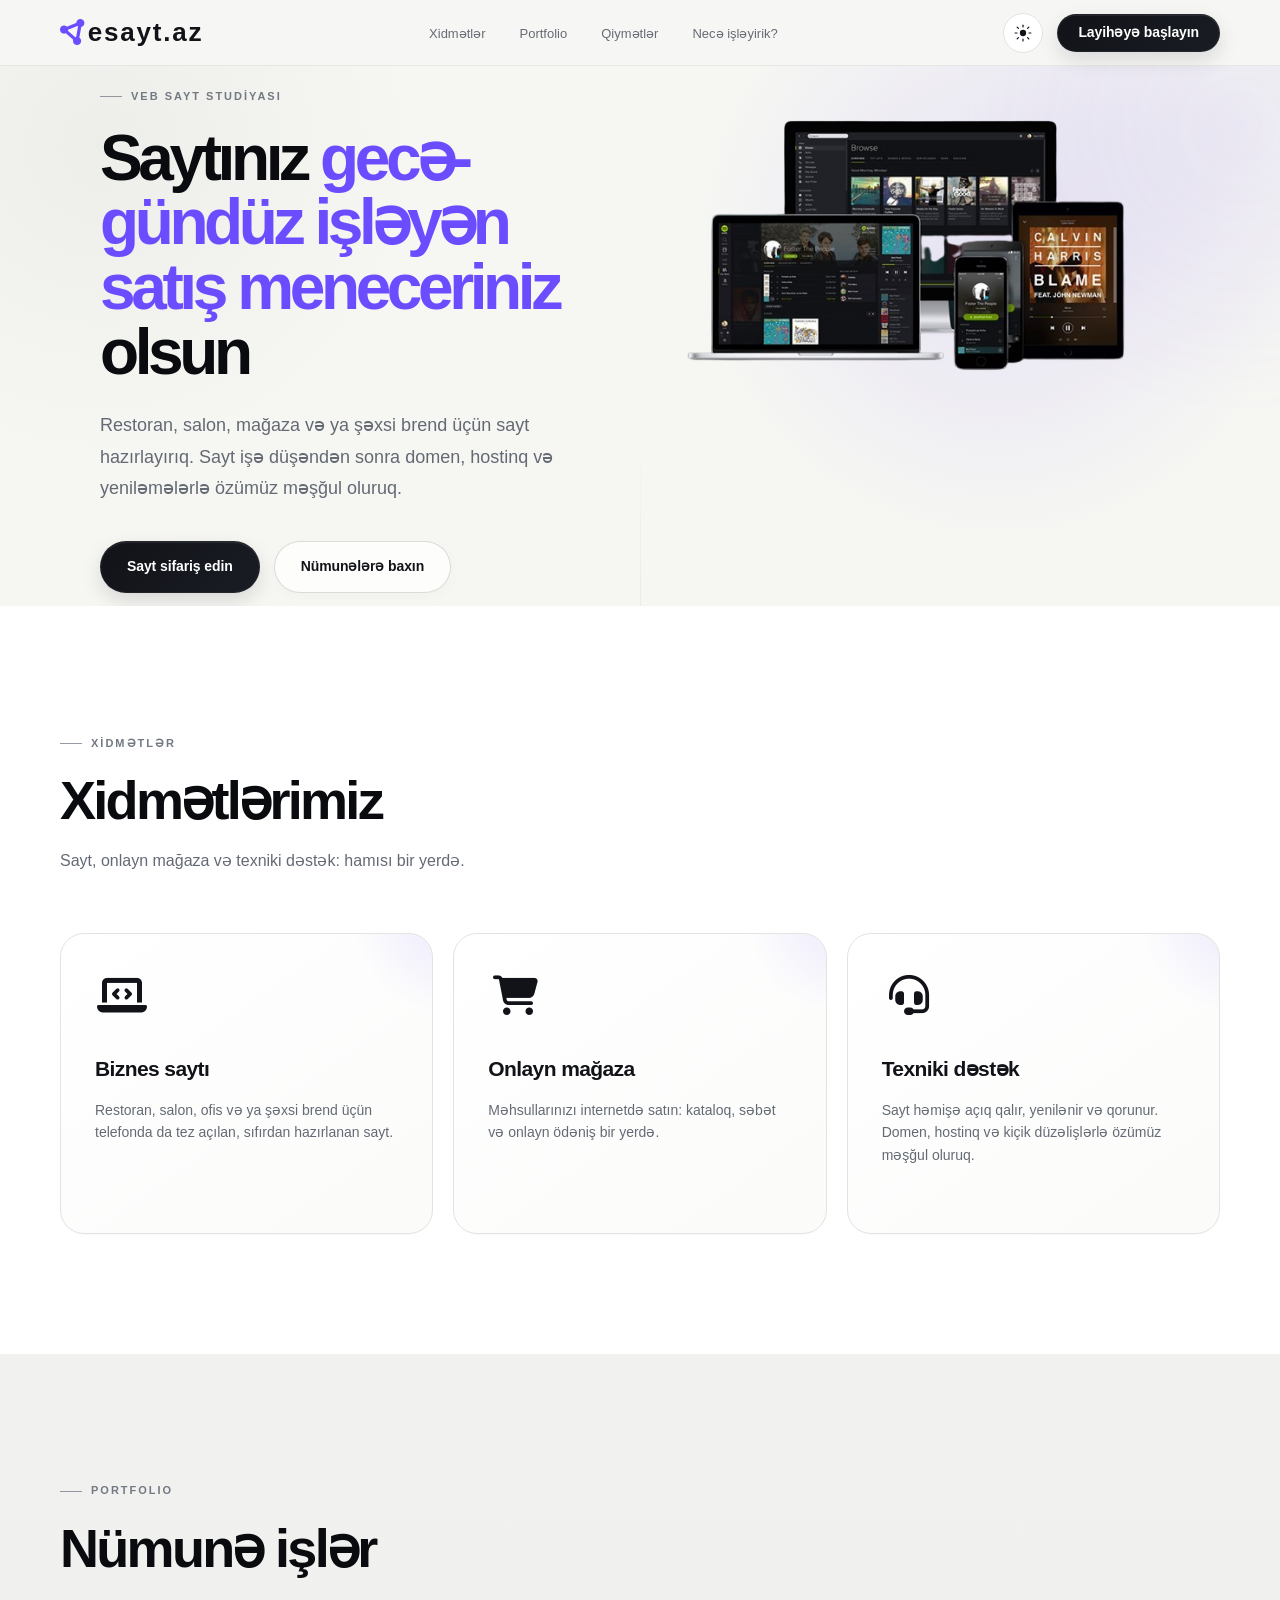
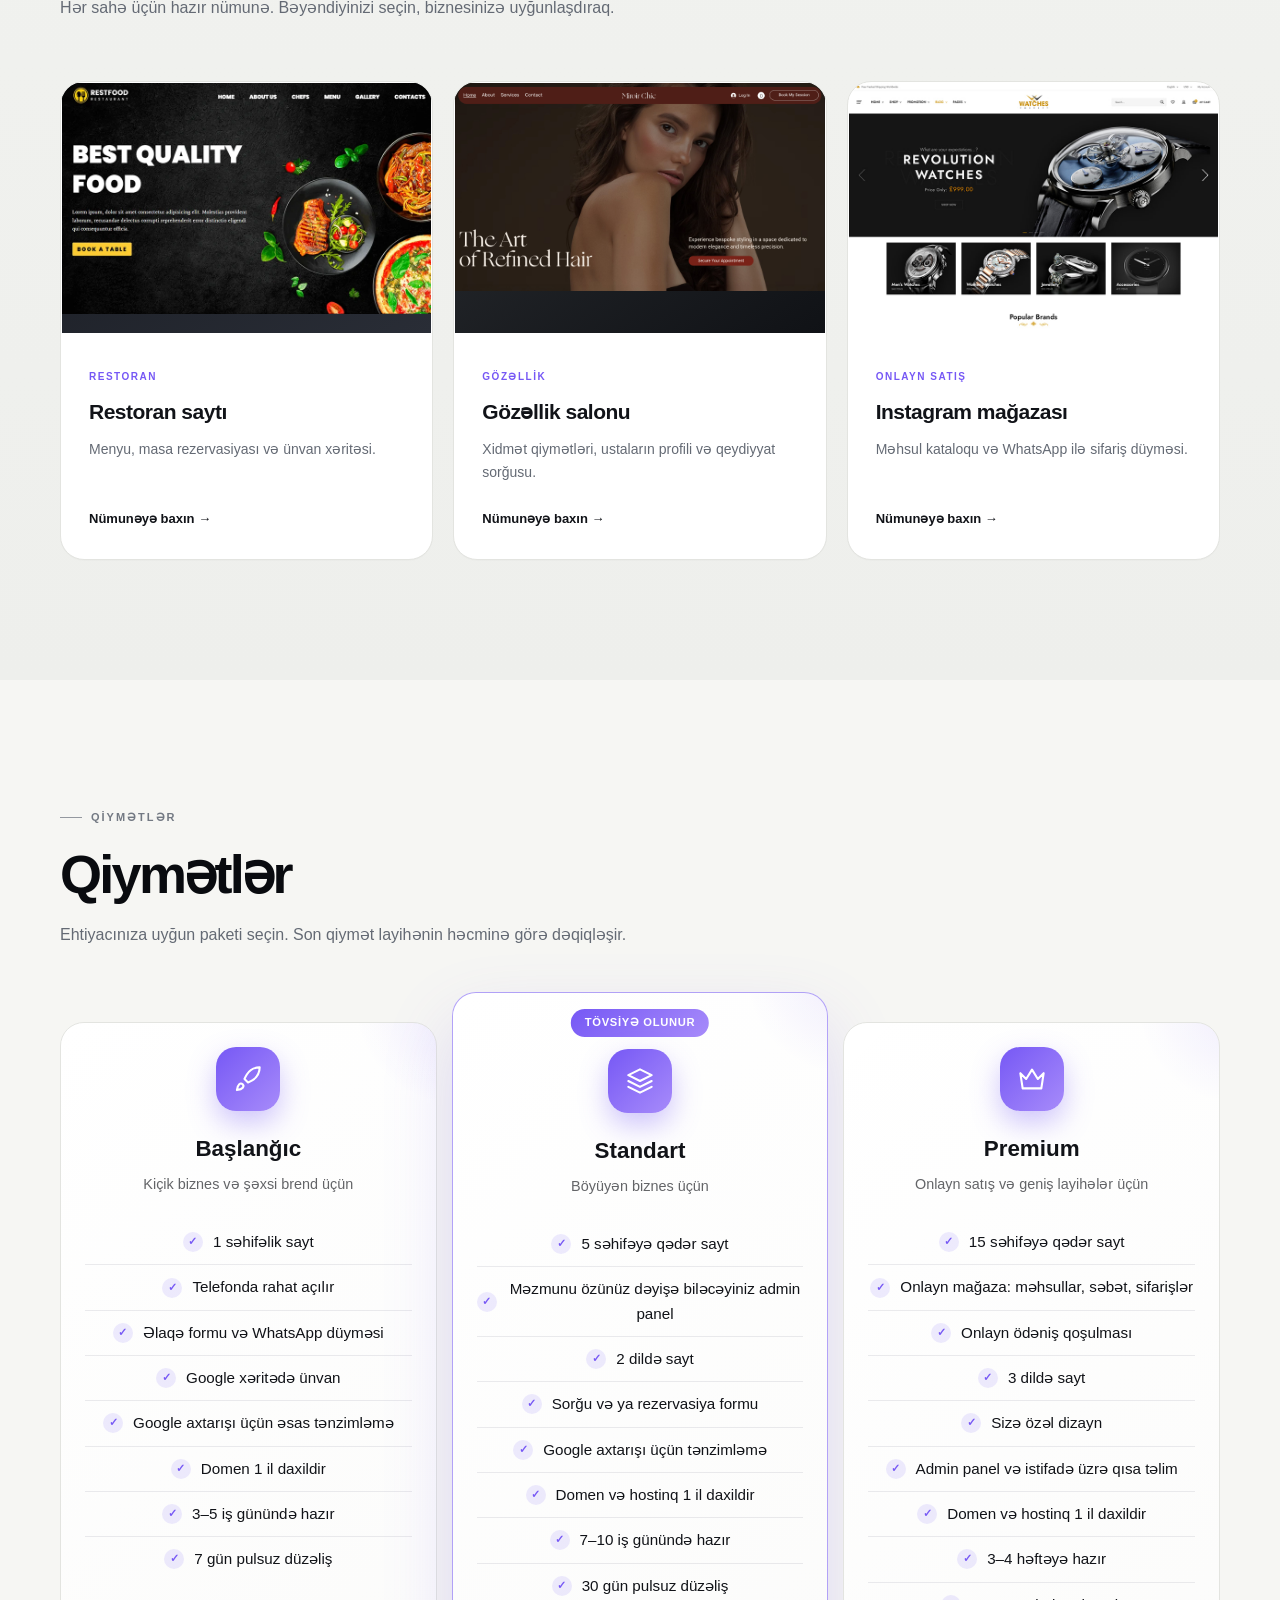
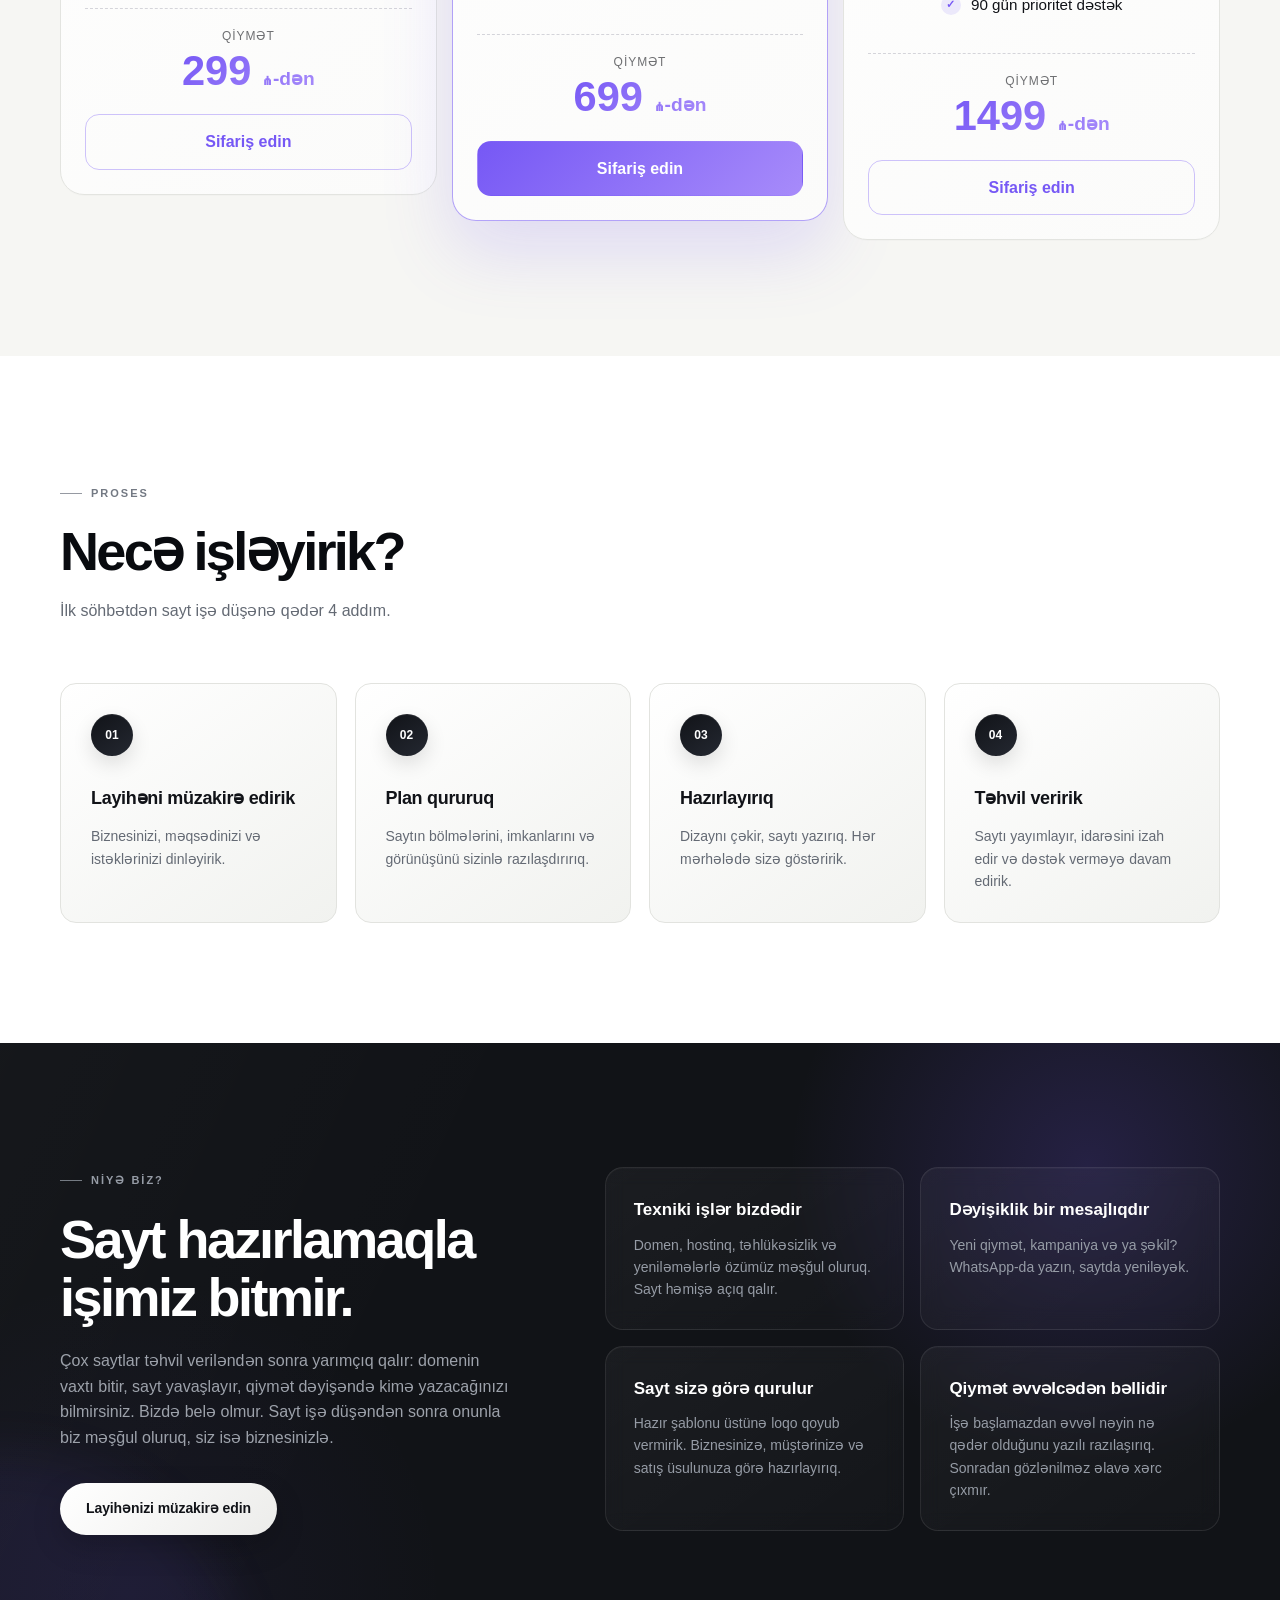
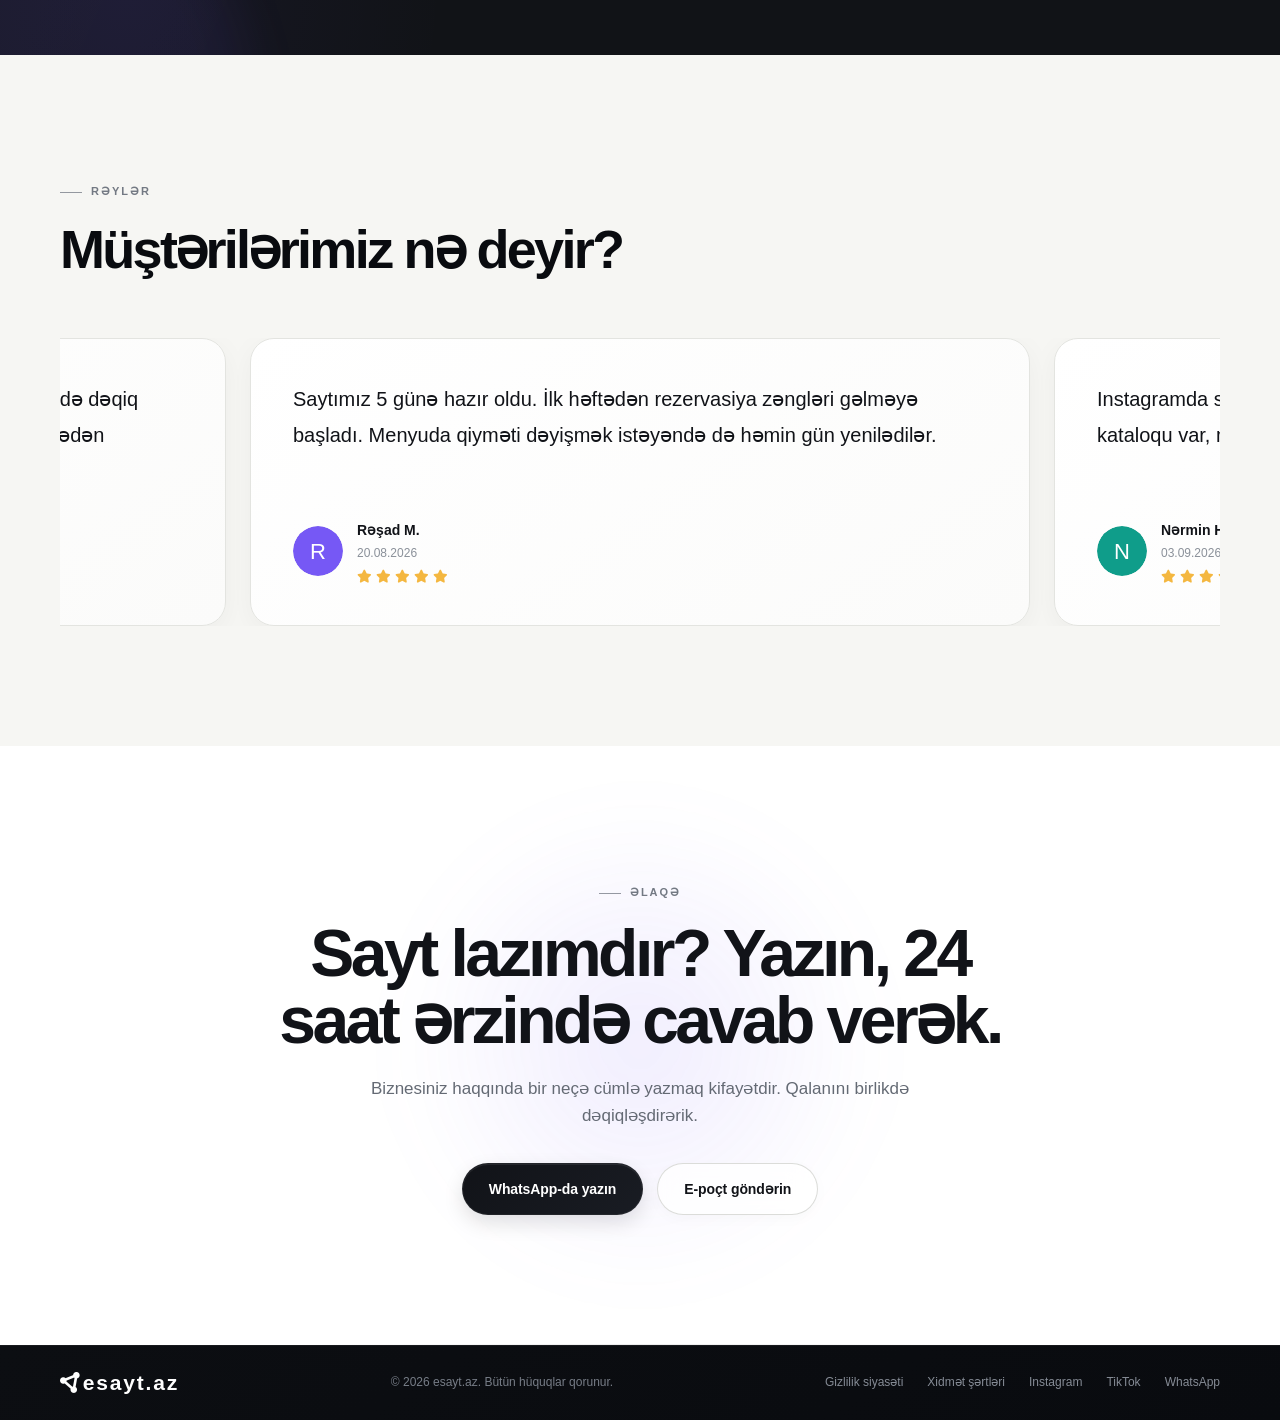
==== commit a7be1d6e: "Update 30.09.26 13.20" ====
--- a/index.html
+++ b/index.html
@@ -68,14 +68,6 @@
           <li>
             <a href="#process">Necə işləyirik?</a>
           </li>
-
-          <!-- <li>
-            <a href="">Haqqımızda</a>
-          </li>
-
-          <li>
-            <a href="">Əlaqə</a>
-          </li> -->
         </ul>
 
         <div class="nav-actions">
@@ -150,13 +142,6 @@
           <span>Xidmətlər</span>
         </a>
 
-        <!-- <a href="">
-          <span class="menu-icon">
-            <i class="fa-solid fa-plus"></i>
-          </span>
-          <span>Başla</span>
-        </a> -->
-
         <a href="#portfolio">
           <span class="menu-icon">
             <i class="fa-brands fa-audible"></i>
@@ -164,7 +149,9 @@
           <span>Portfolio</span>
         </a>
 
-        <a href="">
+        <a
+          href="https://wa.me/994514998009?text=Salam%2C%20sayt%20sifari%C5%9F%20etm%C9%99k%20ist%C9%99yir%C9%99m"
+        >
           <span class="menu-icon">
             <i class="fa-brands fa-whatsapp"></i>
           </span>
@@ -181,7 +168,7 @@
           <div class="hero__content">
             <span class="hero__eyebrow"> VEB SAYT STUDİYASI </span>
 
-            <h2>Saytınız <span>gecə-gündüz işləyən satış meneceriniz</span> olsun</h2>
+            <h1>Saytınız <span>gecə-gündüz işləyən satış meneceriniz</span> olsun</h1>
 
             <p>
               Restoran, salon, mağaza və ya şəxsi brend üçün sayt hazırlayırıq. Sayt işə düşəndən
@@ -208,7 +195,7 @@
           <div class="section-heading">
             <span class="section-heading__eyebrow"> XİDMƏTLƏR </span>
 
-            <h2>Xidmətlərimiz</h2>
+            <h1>Xidmətlərimiz</h1>
 
             <p>Sayt, onlayn mağaza və texniki dəstək: hamısı bir yerdə.</p>
           </div>
@@ -265,7 +252,7 @@
           <div class="section-heading">
             <span class="section-heading__eyebrow"> PORTFOLIO </span>
 
-            <h2>Nümunə işlər</h2>
+            <h1>Nümunə işlər</h1>
 
             <p>Hər sahə üçün hazır nümunə. Bəyəndiyinizi seçin, biznesinizə uyğunlaşdıraq.</p>
           </div>
@@ -334,7 +321,7 @@
           <div class="section-heading">
             <span class="section-heading__eyebrow"> QİYMƏTLƏR </span>
 
-            <h2>Qiymətlər</h2>
+            <h1>Qiymətlər</h1>
 
             <p>Ehtiyacınıza uyğun paketi seçin. Son qiymət layihənin həcminə görə dəqiqləşir.</p>
           </div>
@@ -468,7 +455,7 @@
           <div class="section-heading">
             <span class="section-heading__eyebrow"> PROSES </span>
 
-            <h2>Necə işləyirik?</h2>
+            <h1>Necə işləyirik?</h1>
 
             <p>İlk söhbətdən sayt işə düşənə qədər 4 addım.</p>
           </div>
@@ -520,7 +507,7 @@
             <div class="benefits__content">
               <span class="section-heading__eyebrow"> NİYƏ BİZ? </span>
 
-              <h2>Sayt hazırlamaqla işimiz bitmir.</h2>
+              <h1>Sayt hazırlamaqla işimiz bitmir.</h1>
 
               <p>
                 Çox saytlar təhvil veriləndən sonra yarımçıq qalır: domenin vaxtı bitir, sayt
@@ -574,7 +561,7 @@
         <div class="container">
           <div class="section-heading">
             <span class="section-heading__eyebrow">RƏYLƏR</span>
-            <h2>Müştərilərimiz nə deyir?</h2>
+            <h1>Müştərilərimiz nə deyir?</h1>
           </div>
 
           <div class="testimonials__grid">
@@ -684,7 +671,7 @@
           <div class="contact__content">
             <span class="section-heading__eyebrow"> ƏLAQƏ </span>
 
-            <h2>Sayt lazımdır? Yazın, 24 saat ərzində cavab verək.</h2>
+            <h1>Sayt lazımdır? Yazın, 24 saat ərzində cavab verək.</h1>
 
             <p>
               Biznesiniz haqqında bir neçə cümlə yazmaq kifayətdir. Qalanını birlikdə
@@ -693,7 +680,7 @@
 
             <div class="hero__actions" style="justify-content: center">
               <a
-                href="https://wa.me/994500000000?text=Salam%2C%20sayt%20sifari%C5%9F%20etm%C9%99k%20ist%C9%99yir%C9%99m"
+                href="https://wa.me/994514998009?text=Salam%2C%20sayt%20sifari%C5%9F%20etm%C9%99k%20ist%C9%99yir%C9%99m"
                 class="btn btn-primary"
                 target="_blank"
                 rel="noopener"
@@ -717,6 +704,8 @@
           <p>© 2026 esayt.az. Bütün hüquqlar qorunur.</p>
 
           <div class="site-footer__links">
+            <a href="html/privacy.html">Gizlilik siyasəti</a>
+            <a href="html/terms.html">Xidmət şərtləri</a>
             <a href="https://instagram.com/esayt.az" target="_blank" rel="noopener">Instagram</a>
             <a href="https://tiktok.com/@esayt.az" target="_blank" rel="noopener">TikTok</a>
             <a href="https://wa.me/994500000000" target="_blank" rel="noopener">WhatsApp</a>
--- a/css/style.css
+++ b/css/style.css
@@ -797,7 +797,7 @@
   opacity: 0.75;
 }
 
-.hero h2 {
+.hero h1 {
   max-width: 650px;
 
   margin-bottom: 26px;
@@ -825,7 +825,7 @@
   color: var(--text-soft);
 }
 
-.hero__content > h2 > span {
+.hero__content > h1 > span {
   color: var(--hero-content);
 }
 
@@ -865,7 +865,7 @@
   margin-bottom: 60px;
 }
 
-.section-heading h2 {
+.section-heading h1 {
   margin-bottom: 18px;
 
   font-size: clamp(36px, 4.5vw, 54px);
@@ -1330,7 +1330,7 @@
   color: #969ca6;
 }
 
-.benefits h2 {
+.benefits h1 {
   margin-bottom: 22px;
 
   font-size: clamp(36px, 4.5vw, 54px);
@@ -1877,7 +1877,7 @@
   justify-content: center;
 }
 
-.contact h2 {
+.contact h1 {
   margin-bottom: 20px;
 
   font-size: clamp(42px, 5.5vw, 66px);
@@ -2017,10 +2017,6 @@
 @media (max-width: 860px) {
   .container {
     width: min(100% - 40px, 1160px);
-  }
-
-  .pricing .container {
-    width: min(100% - 150px, 1160px);
   }
 
   section {
@@ -2152,7 +2148,7 @@
   /* HERO */
 
   .hero {
-    padding: 75px 0 80px;
+    padding: 40px 0 30px;
   }
 
   .hero__inner {
@@ -2161,7 +2157,7 @@
     gap: 45px;
   }
 
-  .hero h2 {
+  .hero h1 {
     font-size: 44px;
 
     line-height: 1.04;
@@ -2185,13 +2181,17 @@
     width: 100%;
   }
 
+  .hero__visual {
+    min-height: 0px;
+  }
+
   /* HEADINGS */
 
   .section-heading {
     margin-bottom: 40px;
   }
 
-  .section-heading h2 {
+  .section-heading h1 {
     font-size: 35px;
 
     letter-spacing: -1.7px;
@@ -2299,7 +2299,7 @@
     padding: 90px 0;
   }
 
-  .contact h2 {
+  .contact h1 {
     font-size: 40px;
 
     letter-spacing: -2px;
@@ -2327,7 +2327,7 @@
 ========================================================= */
 
 @media (max-width: 400px) {
-  .hero h2 {
+  .hero h1 {
     font-size: 37px;
 
     letter-spacing: -1.8px;
@@ -2345,7 +2345,7 @@
     padding: 23px;
   }
 
-  .contact h2 {
+  .contact h1 {
     font-size: 34px;
   }
 
@@ -2445,3 +2445,145 @@
 .benefits__list .benefit-item:nth-child(4) {
   transition-delay: 360ms;
 }
+
+.legal {
+  padding: 70px 0 110px;
+}
+.legal__inner {
+  max-width: 760px;
+  margin: 0 auto;
+}
+.legal h1 {
+  margin-bottom: 12px;
+  font-size: clamp(34px, 5vw, 48px);
+  line-height: 1.1;
+  letter-spacing: -2px;
+  color: var(--black);
+}
+.legal__updated {
+  margin-bottom: 40px;
+  font-size: 14px;
+  color: var(--text-muted);
+}
+.legal h2 {
+  margin: 40px 0 12px;
+  font-size: 22px;
+  letter-spacing: -0.5px;
+}
+.legal p,
+.legal li {
+  font-size: 16px;
+  line-height: 1.75;
+  color: var(--text-soft);
+}
+.legal p {
+  margin-bottom: 14px;
+}
+.legal ul {
+  list-style: disc;
+  margin: 0 0 14px 22px;
+}
+.legal li {
+  margin-bottom: 6px;
+}
+.legal a {
+  color: var(--accent);
+  text-decoration: underline;
+  text-underline-offset: 3px;
+}
+.legal__back {
+  display: inline-block;
+  margin-bottom: 28px;
+  font-size: 14px;
+  color: var(--text-soft);
+}
+.legal__back:hover {
+  color: var(--text);
+}
+.legal__summary {
+  margin-bottom: 10px;
+  padding: 22px 24px;
+  border: 1px solid var(--card-border);
+  border-radius: var(--radius-md);
+  background: var(--card-bg);
+}
+.legal__summary p {
+  margin: 0;
+  color: var(--text);
+}
+a:focus-visible,
+button:focus-visible {
+  outline: 2px solid var(--accent);
+  outline-offset: 3px;
+}
+
+.legal {
+  padding: 70px 0 110px;
+}
+.legal__inner {
+  max-width: 760px;
+  margin: 0 auto;
+}
+.legal h1 {
+  margin-bottom: 12px;
+  font-size: clamp(34px, 5vw, 48px);
+  line-height: 1.1;
+  letter-spacing: -2px;
+  color: var(--black);
+}
+.legal__updated {
+  margin-bottom: 40px;
+  font-size: 14px;
+  color: var(--text-muted);
+}
+.legal h2 {
+  margin: 40px 0 12px;
+  font-size: 22px;
+  letter-spacing: -0.5px;
+}
+.legal p,
+.legal li {
+  font-size: 16px;
+  line-height: 1.75;
+  color: var(--text-soft);
+}
+.legal p {
+  margin-bottom: 14px;
+}
+.legal ul {
+  list-style: disc;
+  margin: 0 0 14px 22px;
+}
+.legal li {
+  margin-bottom: 6px;
+}
+.legal a {
+  color: var(--accent);
+  text-decoration: underline;
+  text-underline-offset: 3px;
+}
+.legal__back {
+  display: inline-block;
+  margin-bottom: 28px;
+  font-size: 14px;
+  color: var(--text-soft);
+}
+.legal__back:hover {
+  color: var(--text);
+}
+.legal__summary {
+  margin-bottom: 10px;
+  padding: 22px 24px;
+  border: 1px solid var(--card-border);
+  border-radius: var(--radius-md);
+  background: var(--card-bg);
+}
+.legal__summary p {
+  margin: 0;
+  color: var(--text);
+}
+a:focus-visible,
+button:focus-visible {
+  outline: 2px solid var(--accent);
+  outline-offset: 3px;
+}
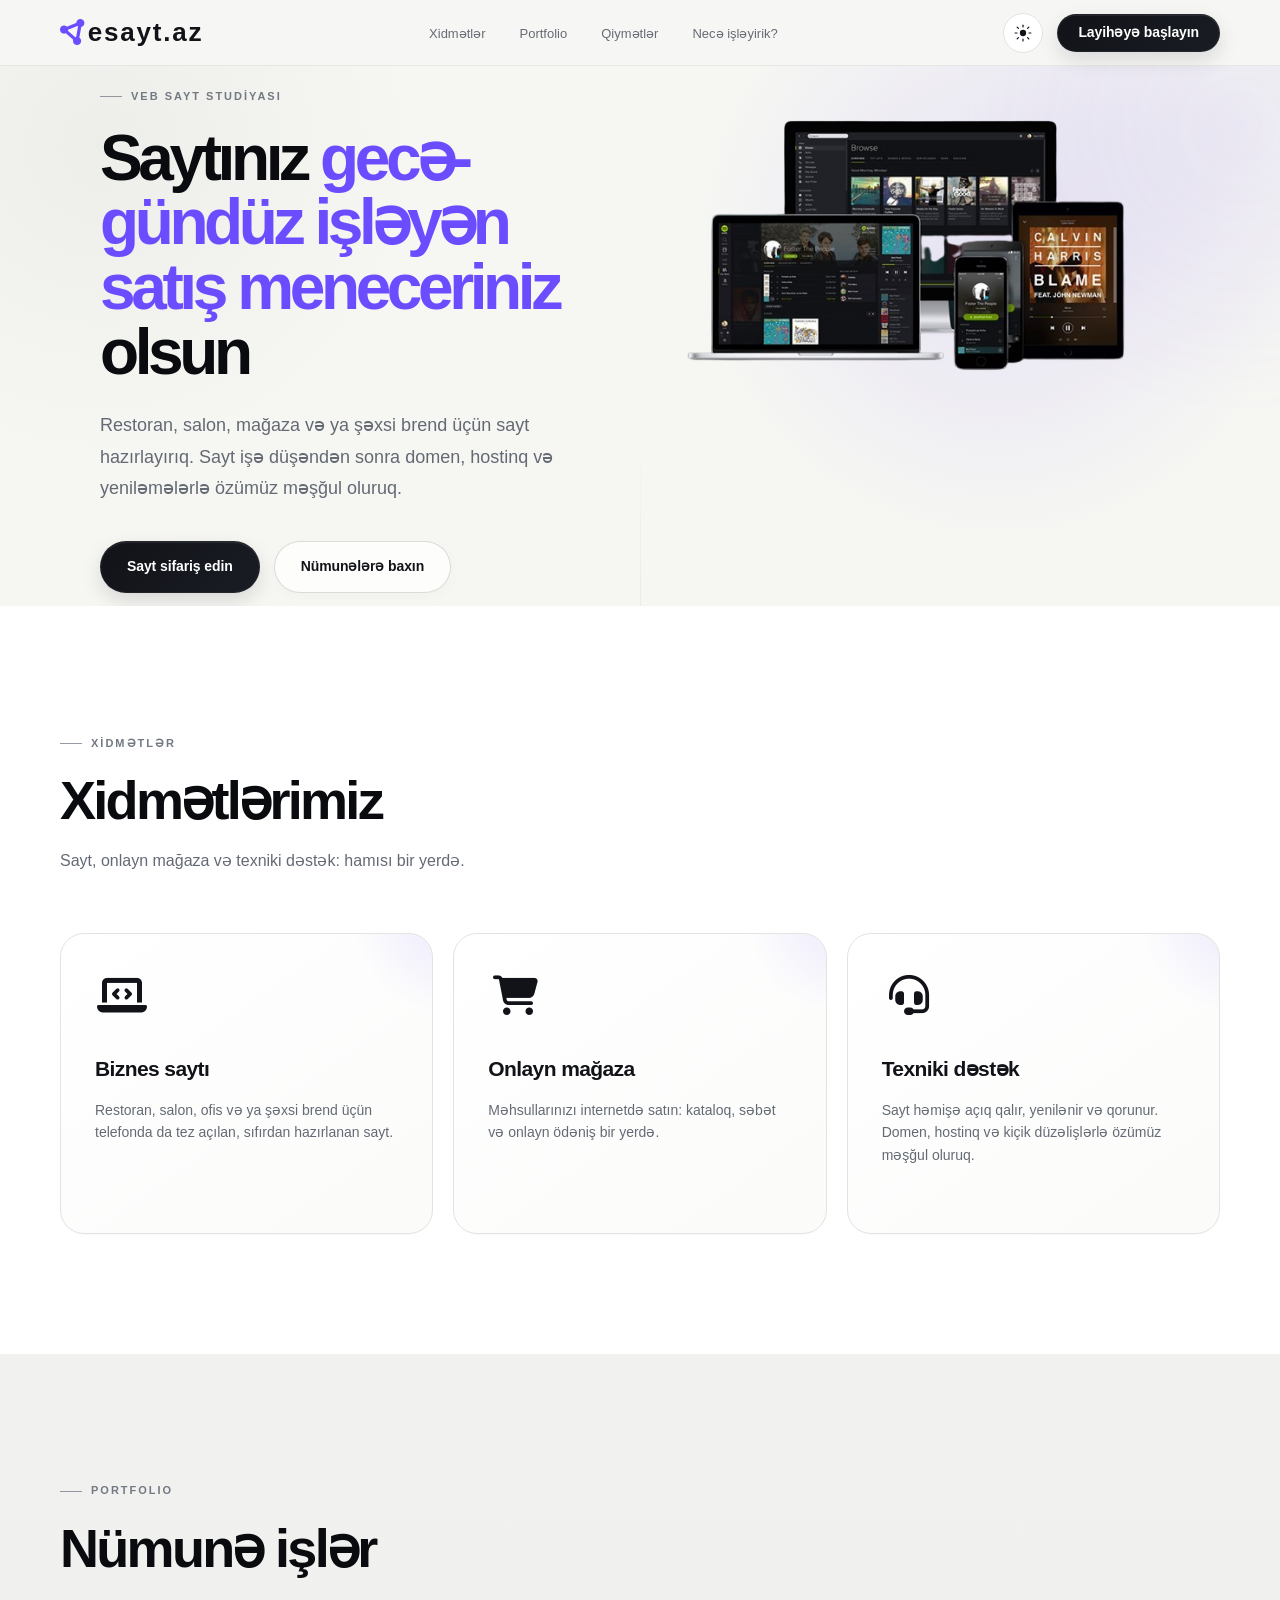
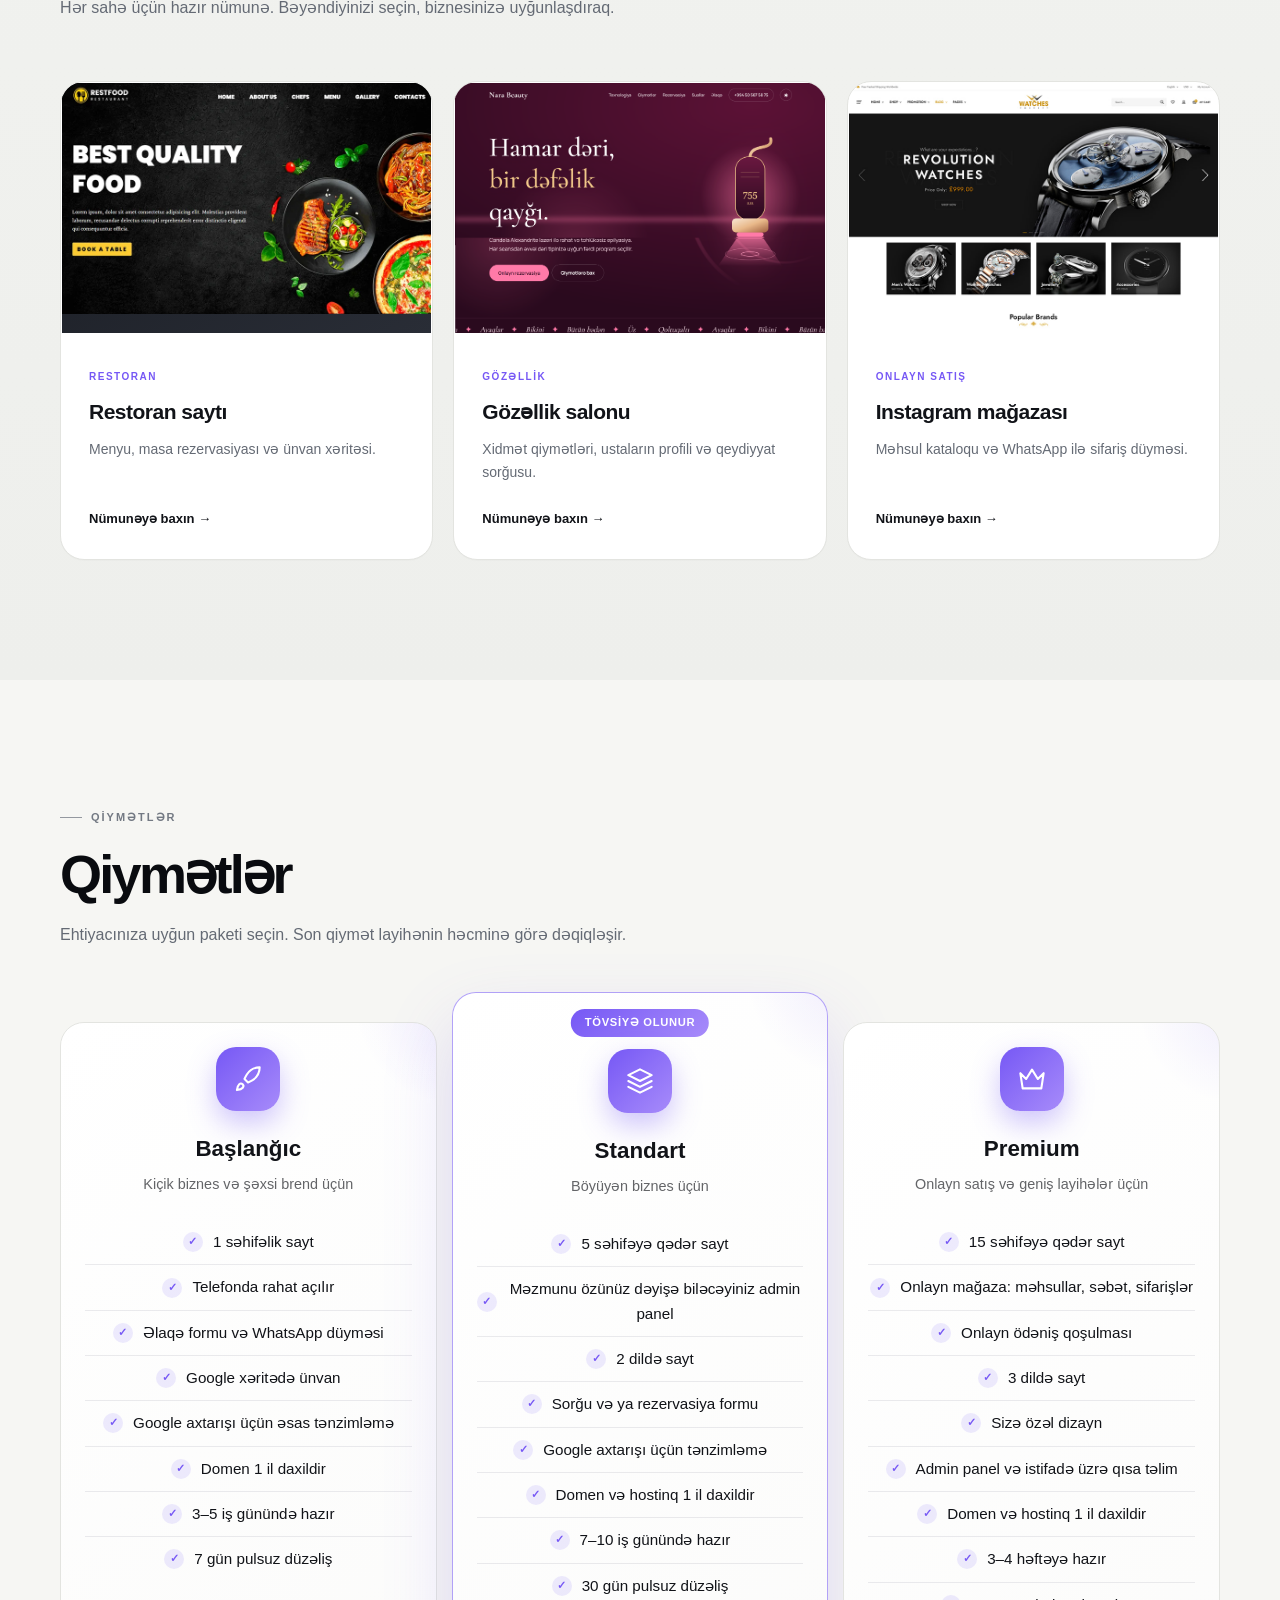
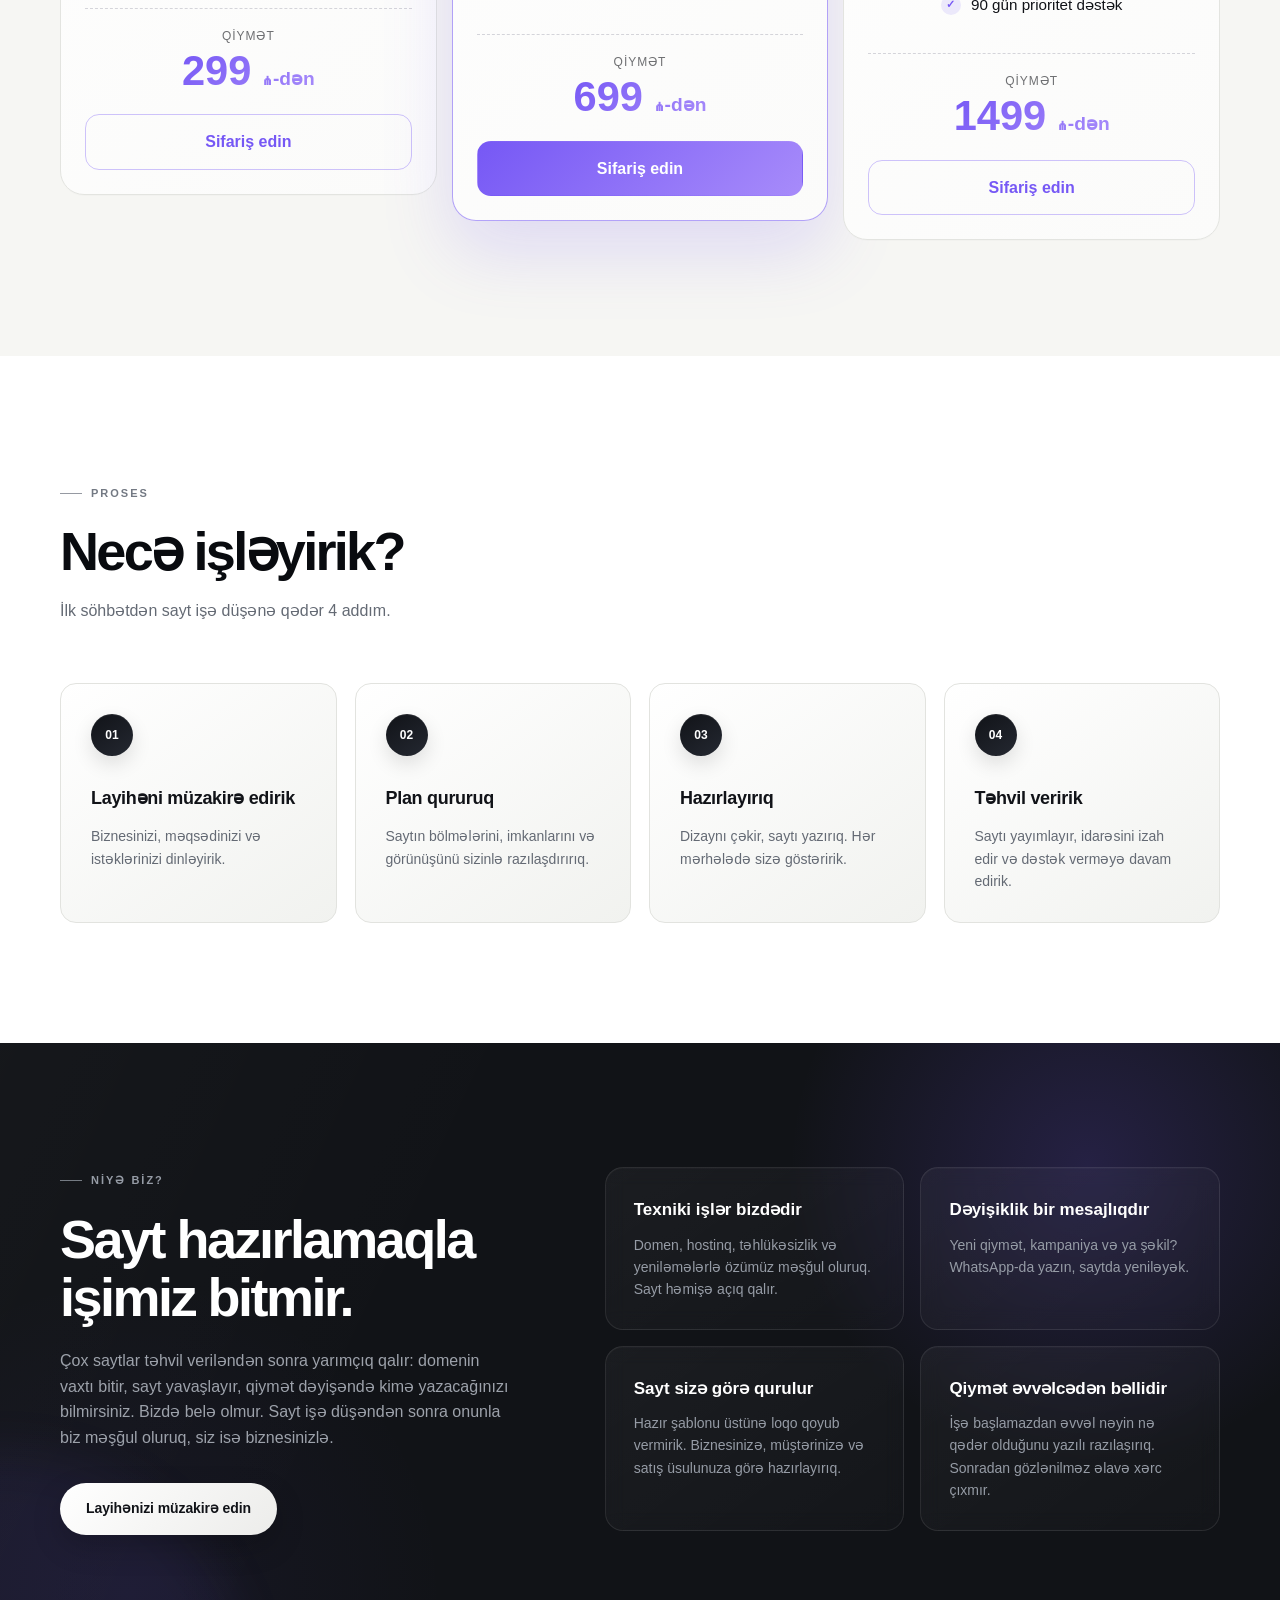
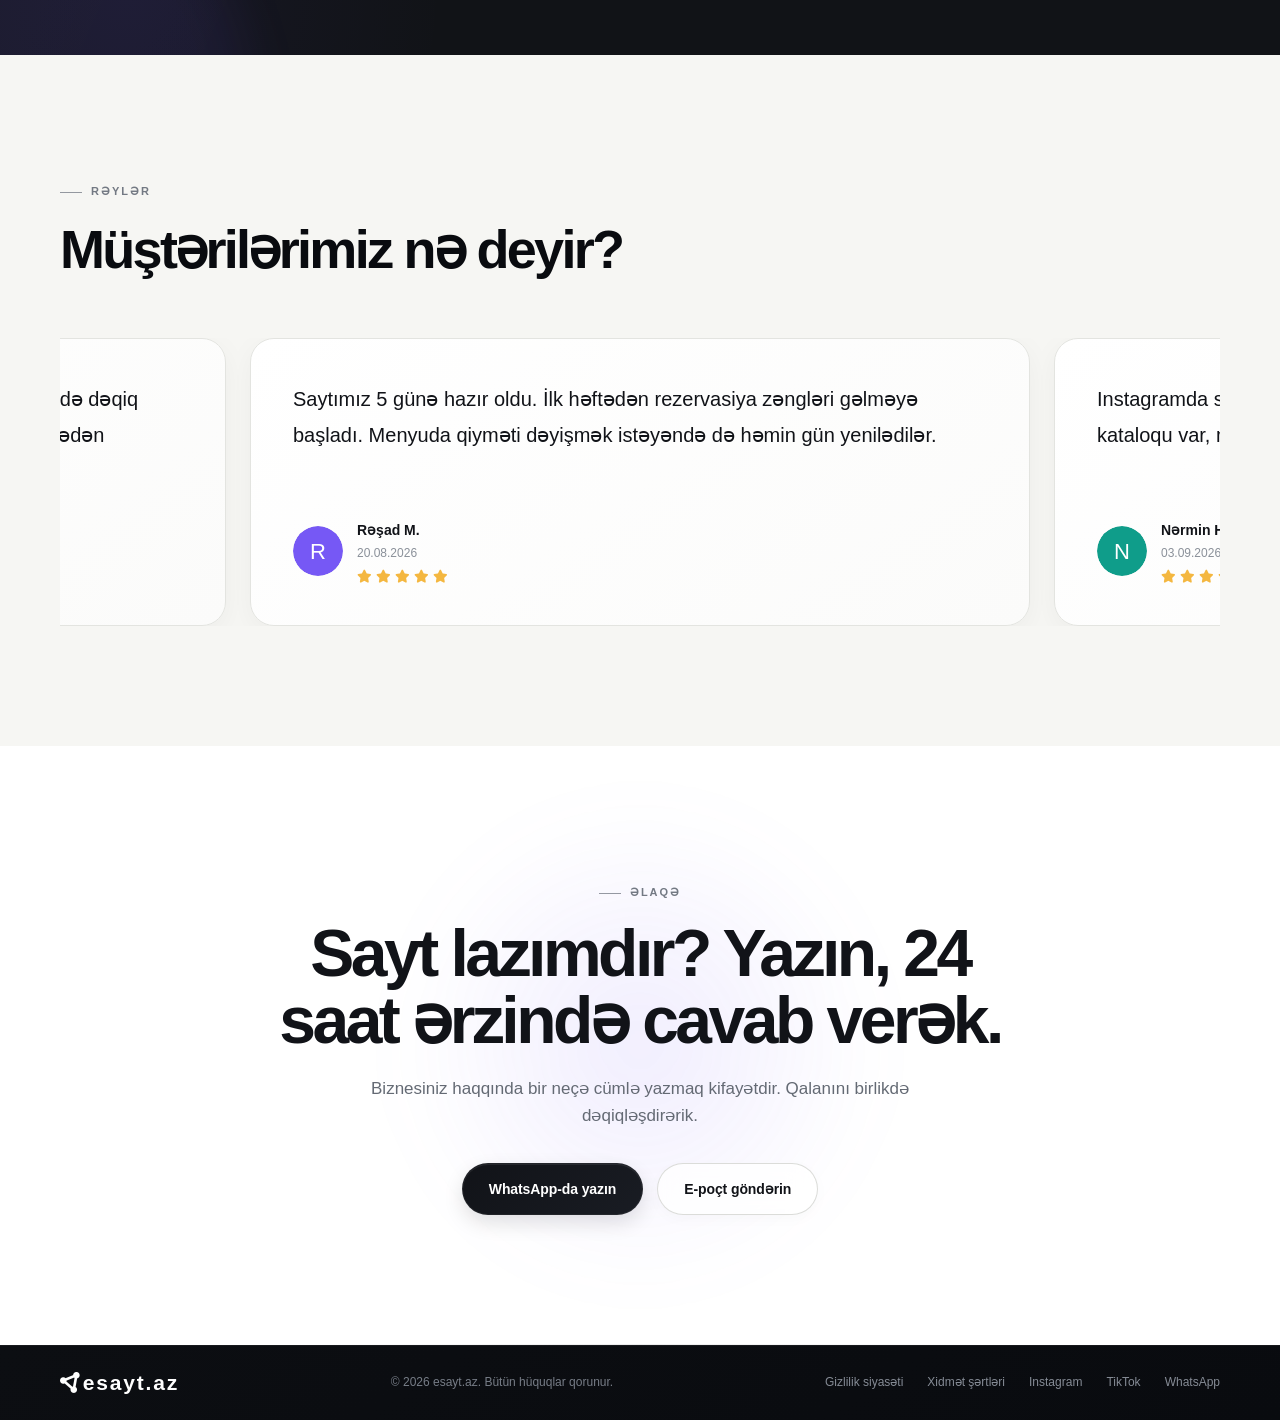
==== commit 5a04801e: "18.06" ====
--- a/index.html
+++ b/index.html
@@ -280,7 +280,7 @@
             <article class="project-card reveal">
               <div class="project-card__image">
                 <!-- Project image -->
-                <img src="image/beauty.jpg" alt="Gözəllik salonu saytı nümunəsi" />
+                <img src="image/beauty.png" alt="Gözəllik salonu saytı nümunəsi" />
               </div>
 
               <div class="project-card__content">
@@ -290,7 +290,13 @@
 
                 <p>Xidmət qiymətləri, ustaların profili və qeydiyyat sorğusu.</p>
 
-                <a href="#" class="project-card__link"> Nümunəyə baxın → </a>
+                <a
+                  href="https://dunyamaly.github.io/narabeauty/"
+                  target="_blank"
+                  class="project-card__link"
+                >
+                  Nümunəyə baxın →
+                </a>
               </div>
             </article>
 
@@ -714,7 +720,23 @@
       </div>
     </footer>
 
-    <script src="js/app.js"></script>
+    <head>
+      <!-- Mövcud meta, CSS və digər kodların -->
+
+      <!-- Google tag (gtag.js) -->
+      <script async src="https://www.googletagmanager.com/gtag/js?id=G-MBNDPCK993"></script>
+      <script>
+        window.dataLayer = window.dataLayer || []
+        function gtag() {
+          dataLayer.push(arguments)
+        }
+        gtag('js', new Date())
+
+        gtag('config', 'G-MBNDPCK993')
+      </script>
+    </head>
+    <script src="js/theme.js"></script>
+    <script src="js/menu.js"></script>
     <script src="js/loadPage.js"></script>
     <script src="js/topButton.js"></script>
     <script src="js/testimonials_slider.js"></script>
